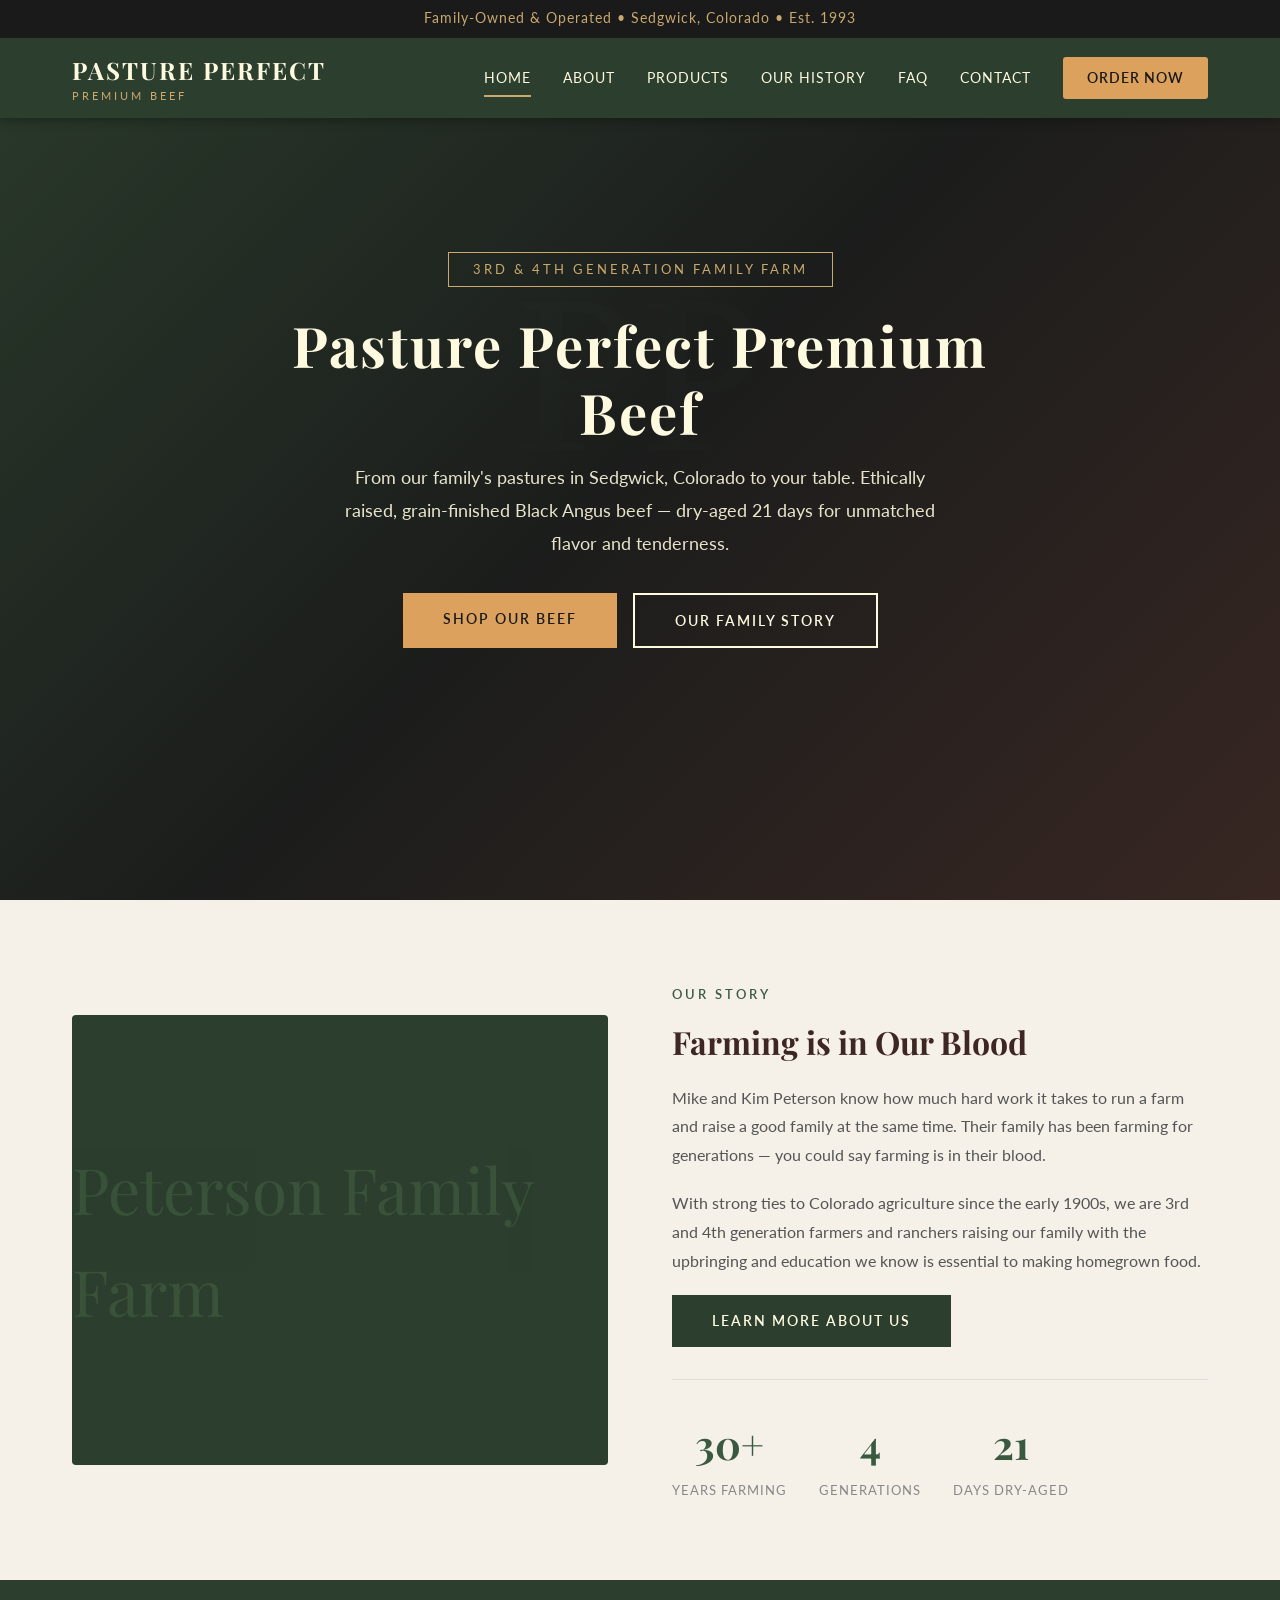
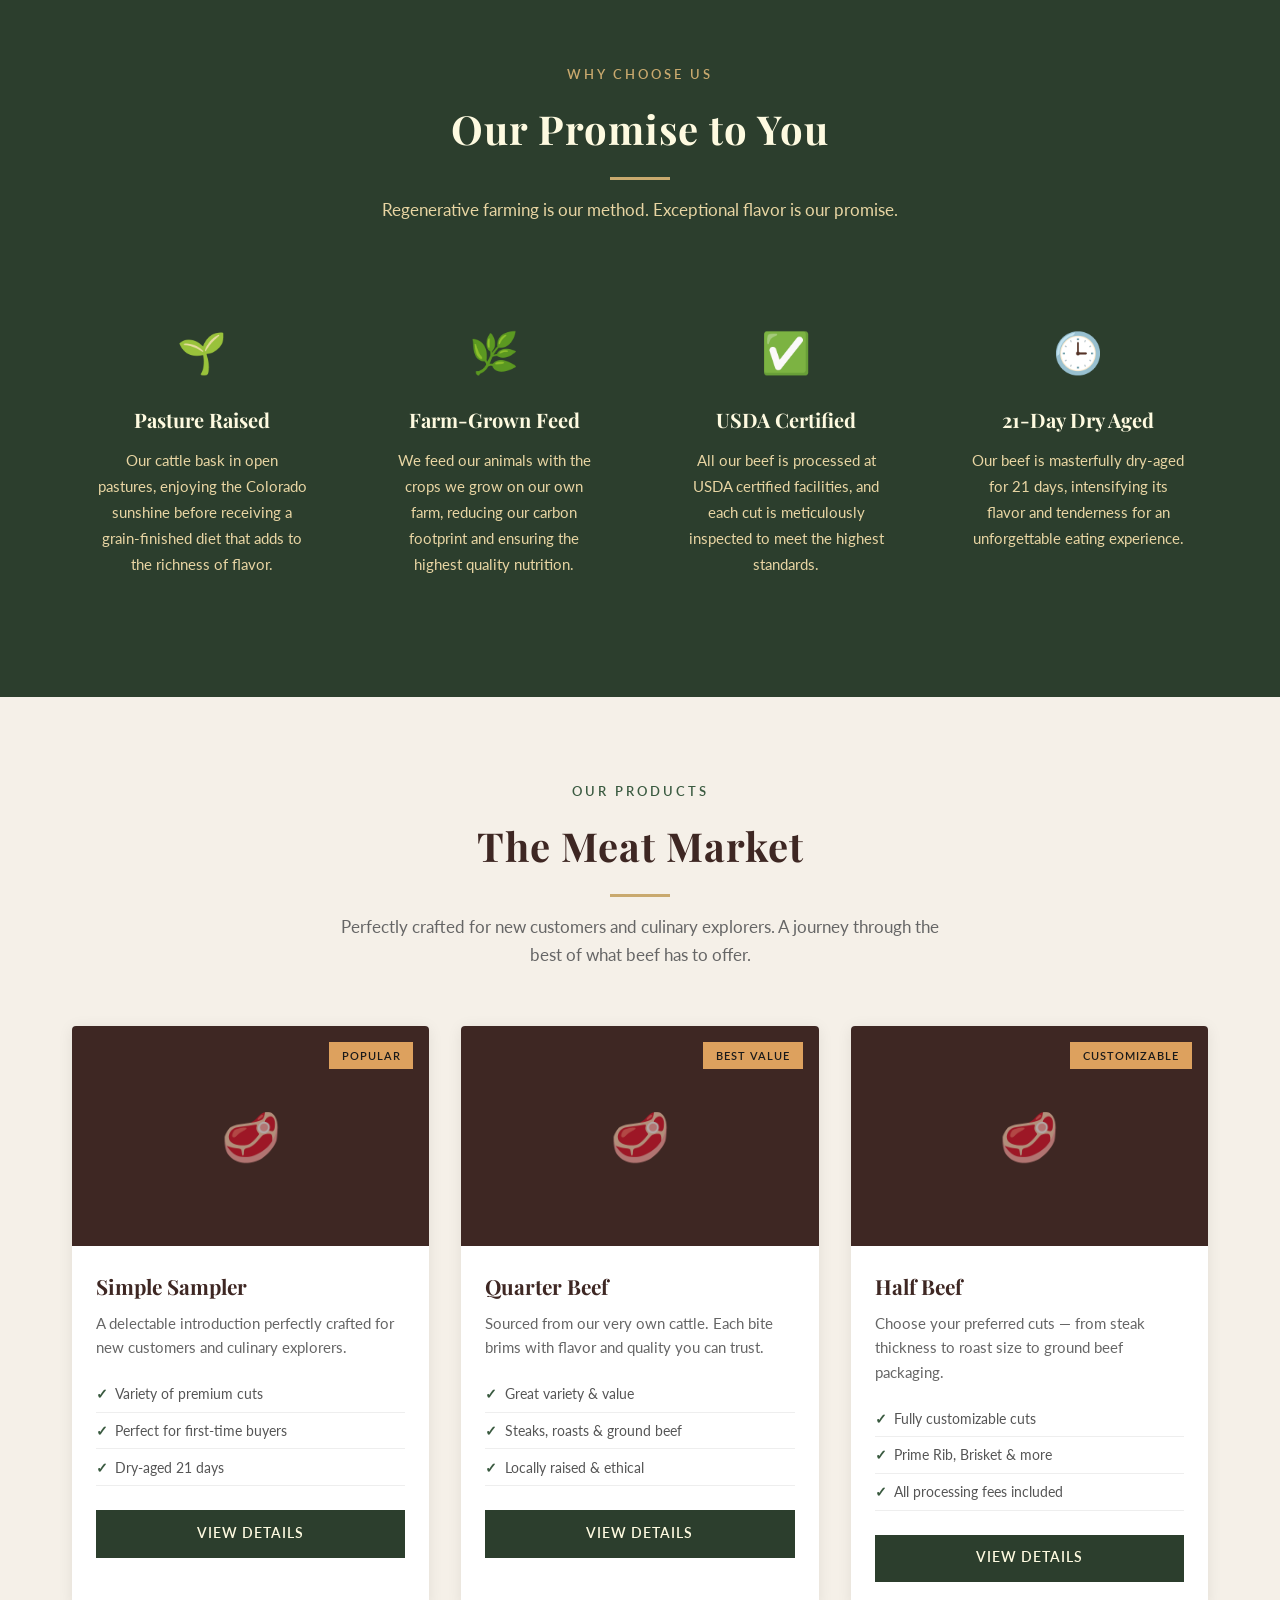
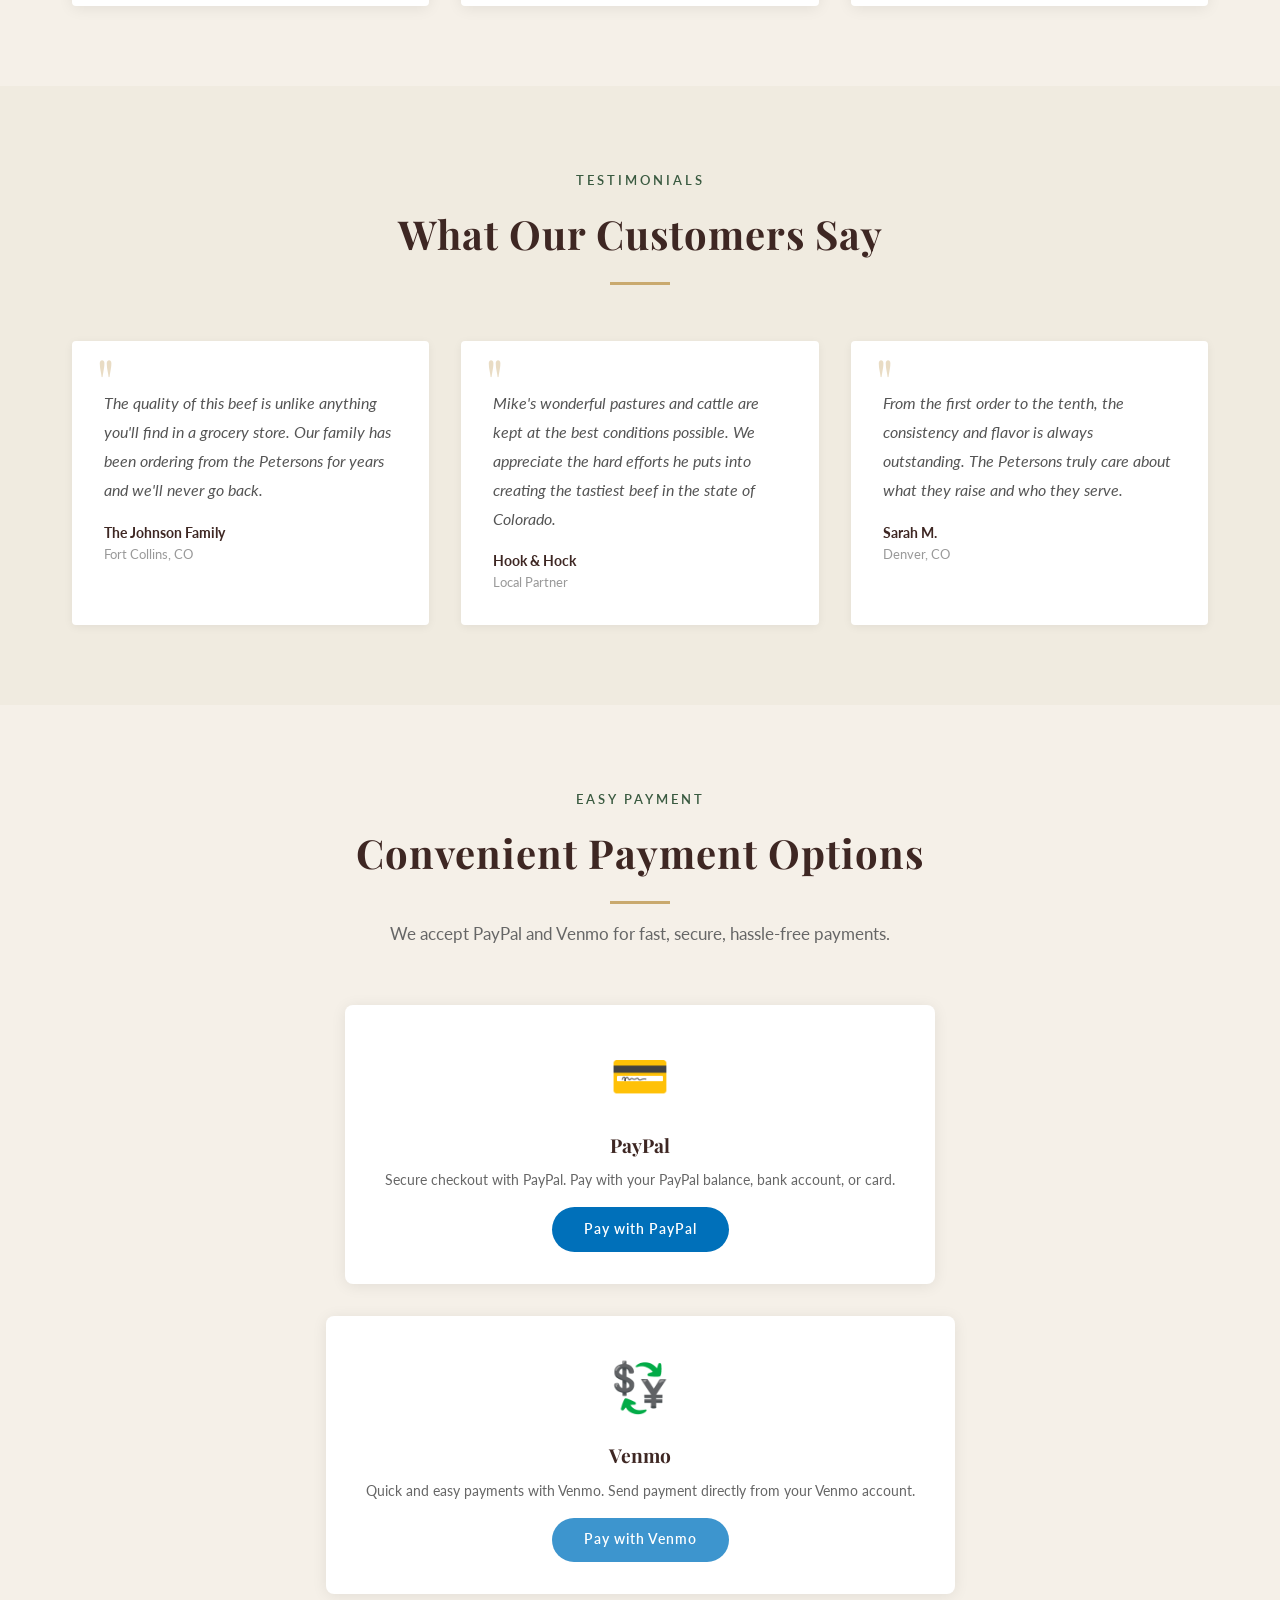
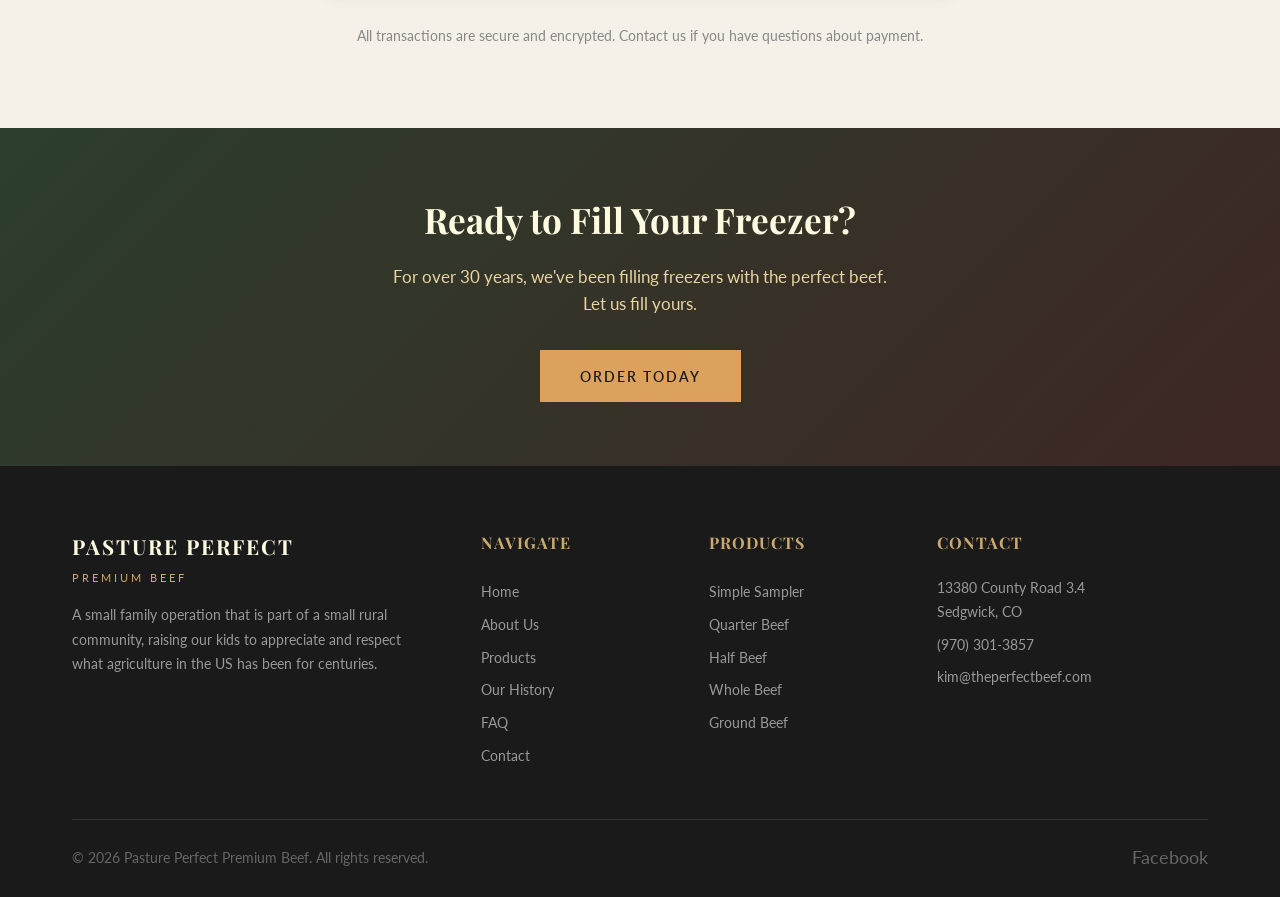
==== index.html @ ec21801f "Build Pasture Perfect Premium Beef website reflection Complete multi-page website reflecting theperf" ====
<!DOCTYPE html>
<html lang="en">
<head>
  <meta charset="UTF-8">
  <meta name="viewport" content="width=device-width, initial-scale=1.0">
  <meta name="description" content="Pasture Perfect Premium Beef - Ethically-raised, premium quality beef from our family farm in Sedgwick, Colorado. 3rd & 4th generation family farm.">
  <title>Pasture Perfect Premium Beef | Ethically-Raised Beef | Sedgwick, CO</title>
  <link href="https://fonts.googleapis.com/css2?family=Playfair+Display:ital,wght@0,400;0,700;1,400&family=Lato:wght@300;400;600;700&display=swap" rel="stylesheet">
  <link rel="stylesheet" href="css/styles.css">
</head>
<body>

  <!-- Header -->
  <header>
    <div class="header-top">
      <span>Family-Owned &amp; Operated &bull; Sedgwick, Colorado &bull; Est. 1993</span>
    </div>
    <nav class="nav-container">
      <a href="index.html" class="logo">
        <span class="logo-main">Pasture Perfect</span>
        <span class="logo-sub">Premium Beef</span>
      </a>
      <div class="nav-links" id="navLinks">
        <a href="index.html" class="active">Home</a>
        <a href="pages/about.html">About</a>
        <a href="pages/products.html">Products</a>
        <a href="pages/history.html">Our History</a>
        <a href="pages/faq.html">FAQ</a>
        <a href="pages/contact.html">Contact</a>
        <a href="pages/products.html" class="nav-cta">Order Now</a>
      </div>
      <div class="hamburger" id="hamburger" onclick="toggleMenu()">
        <span></span>
        <span></span>
        <span></span>
      </div>
    </nav>
  </header>

  <!-- Hero Section -->
  <section class="hero">
    <div class="hero-content">
      <div class="hero-badge">3rd &amp; 4th Generation Family Farm</div>
      <h1>Pasture Perfect Premium Beef</h1>
      <p>From our family's pastures in Sedgwick, Colorado to your table. Ethically raised, grain-finished Black Angus beef &mdash; dry-aged 21 days for unmatched flavor and tenderness.</p>
      <div class="hero-buttons">
        <a href="pages/products.html" class="btn btn-primary">Shop Our Beef</a>
        <a href="pages/history.html" class="btn btn-outline">Our Family Story</a>
      </div>
    </div>
  </section>

  <!-- Intro / About Preview -->
  <section id="about-preview">
    <div class="container">
      <div class="intro-grid">
        <div class="intro-image">
          <span class="intro-image-placeholder">Peterson Family Farm</span>
        </div>
        <div class="intro-text">
          <span class="section-badge">Our Story</span>
          <h3>Farming is in Our Blood</h3>
          <p>Mike and Kim Peterson know how much hard work it takes to run a farm and raise a good family at the same time. Their family has been farming for generations &mdash; you could say farming is in their blood.</p>
          <p>With strong ties to Colorado agriculture since the early 1900s, we are 3rd and 4th generation farmers and ranchers raising our family with the upbringing and education we know is essential to making homegrown food.</p>
          <a href="pages/about.html" class="btn btn-dark">Learn More About Us</a>
          <div class="intro-stats">
            <div class="stat">
              <div class="stat-number">30+</div>
              <div class="stat-label">Years Farming</div>
            </div>
            <div class="stat">
              <div class="stat-number">4</div>
              <div class="stat-label">Generations</div>
            </div>
            <div class="stat">
              <div class="stat-number">21</div>
              <div class="stat-label">Days Dry-Aged</div>
            </div>
          </div>
        </div>
      </div>
    </div>
  </section>

  <!-- Why Choose Us -->
  <section class="section-dark">
    <div class="container">
      <div class="section-header">
        <span class="section-badge">Why Choose Us</span>
        <h2>Our Promise to You</h2>
        <div class="section-divider"></div>
        <p>Regenerative farming is our method. Exceptional flavor is our promise.</p>
      </div>
      <div class="features-grid">
        <div class="feature-card">
          <span class="feature-icon">&#127793;</span>
          <h3>Pasture Raised</h3>
          <p>Our cattle bask in open pastures, enjoying the Colorado sunshine before receiving a grain-finished diet that adds to the richness of flavor.</p>
        </div>
        <div class="feature-card">
          <span class="feature-icon">&#127807;</span>
          <h3>Farm-Grown Feed</h3>
          <p>We feed our animals with the crops we grow on our own farm, reducing our carbon footprint and ensuring the highest quality nutrition.</p>
        </div>
        <div class="feature-card">
          <span class="feature-icon">&#9989;</span>
          <h3>USDA Certified</h3>
          <p>All our beef is processed at USDA certified facilities, and each cut is meticulously inspected to meet the highest standards.</p>
        </div>
        <div class="feature-card">
          <span class="feature-icon">&#128338;</span>
          <h3>21-Day Dry Aged</h3>
          <p>Our beef is masterfully dry-aged for 21 days, intensifying its flavor and tenderness for an unforgettable eating experience.</p>
        </div>
      </div>
    </div>
  </section>

  <!-- Featured Products -->
  <section>
    <div class="container">
      <div class="section-header">
        <span class="section-badge">Our Products</span>
        <h2>The Meat Market</h2>
        <div class="section-divider"></div>
        <p>Perfectly crafted for new customers and culinary explorers. A journey through the best of what beef has to offer.</p>
      </div>
      <div class="products-grid">
        <div class="product-card">
          <div class="product-image">
            <span class="product-image-icon">&#129385;</span>
            <span class="product-tag">Popular</span>
          </div>
          <div class="product-info">
            <h3>Simple Sampler</h3>
            <p>A delectable introduction perfectly crafted for new customers and culinary explorers.</p>
            <ul class="product-details">
              <li>Variety of premium cuts</li>
              <li>Perfect for first-time buyers</li>
              <li>Dry-aged 21 days</li>
            </ul>
            <a href="pages/products.html" class="product-btn">View Details</a>
          </div>
        </div>
        <div class="product-card">
          <div class="product-image">
            <span class="product-image-icon">&#129385;</span>
            <span class="product-tag">Best Value</span>
          </div>
          <div class="product-info">
            <h3>Quarter Beef</h3>
            <p>Sourced from our very own cattle. Each bite brims with flavor and quality you can trust.</p>
            <ul class="product-details">
              <li>Great variety &amp; value</li>
              <li>Steaks, roasts &amp; ground beef</li>
              <li>Locally raised &amp; ethical</li>
            </ul>
            <a href="pages/products.html" class="product-btn">View Details</a>
          </div>
        </div>
        <div class="product-card">
          <div class="product-image">
            <span class="product-image-icon">&#129385;</span>
            <span class="product-tag">Customizable</span>
          </div>
          <div class="product-info">
            <h3>Half Beef</h3>
            <p>Choose your preferred cuts &mdash; from steak thickness to roast size to ground beef packaging.</p>
            <ul class="product-details">
              <li>Fully customizable cuts</li>
              <li>Prime Rib, Brisket &amp; more</li>
              <li>All processing fees included</li>
            </ul>
            <a href="pages/products.html" class="product-btn">View Details</a>
          </div>
        </div>
      </div>
    </div>
  </section>

  <!-- Testimonials -->
  <section style="background-color: #f0ebe0;">
    <div class="container">
      <div class="section-header">
        <span class="section-badge">Testimonials</span>
        <h2>What Our Customers Say</h2>
        <div class="section-divider"></div>
      </div>
      <div class="testimonials-grid">
        <div class="testimonial-card">
          <p>The quality of this beef is unlike anything you'll find in a grocery store. Our family has been ordering from the Petersons for years and we'll never go back.</p>
          <div class="testimonial-author">The Johnson Family</div>
          <div class="testimonial-location">Fort Collins, CO</div>
        </div>
        <div class="testimonial-card">
          <p>Mike's wonderful pastures and cattle are kept at the best conditions possible. We appreciate the hard efforts he puts into creating the tastiest beef in the state of Colorado.</p>
          <div class="testimonial-author">Hook &amp; Hock</div>
          <div class="testimonial-location">Local Partner</div>
        </div>
        <div class="testimonial-card">
          <p>From the first order to the tenth, the consistency and flavor is always outstanding. The Petersons truly care about what they raise and who they serve.</p>
          <div class="testimonial-author">Sarah M.</div>
          <div class="testimonial-location">Denver, CO</div>
        </div>
      </div>
    </div>
  </section>

  <!-- Payment Options Preview -->
  <section>
    <div class="container">
      <div class="section-header">
        <span class="section-badge">Easy Payment</span>
        <h2>Convenient Payment Options</h2>
        <div class="section-divider"></div>
        <p>We accept PayPal and Venmo for fast, secure, hassle-free payments.</p>
      </div>
      <div class="payment-methods">
        <div class="payment-card">
          <div class="payment-icon">&#128179;</div>
          <h3>PayPal</h3>
          <p>Secure checkout with PayPal. Pay with your PayPal balance, bank account, or card.</p>
          <a href="pages/products.html" class="payment-btn btn-paypal">Pay with PayPal</a>
        </div>
        <div class="payment-card">
          <div class="payment-icon">&#128177;</div>
          <h3>Venmo</h3>
          <p>Quick and easy payments with Venmo. Send payment directly from your Venmo account.</p>
          <a href="pages/products.html" class="payment-btn btn-venmo">Pay with Venmo</a>
        </div>
      </div>
      <p class="payment-note">All transactions are secure and encrypted. Contact us if you have questions about payment.</p>
    </div>
  </section>

  <!-- CTA Banner -->
  <section class="cta-banner">
    <h2>Ready to Fill Your Freezer?</h2>
    <p>For over 30 years, we've been filling freezers with the perfect beef. Let us fill yours.</p>
    <a href="pages/products.html" class="btn btn-primary">Order Today</a>
  </section>

  <!-- Footer -->
  <footer>
    <div class="container">
      <div class="footer-grid">
        <div class="footer-brand">
          <div class="logo-main">Pasture Perfect</div>
          <div class="logo-sub">Premium Beef</div>
          <p>A small family operation that is part of a small rural community, raising our kids to appreciate and respect what agriculture in the US has been for centuries.</p>
        </div>
        <div class="footer-col">
          <h4>Navigate</h4>
          <a href="index.html">Home</a>
          <a href="pages/about.html">About Us</a>
          <a href="pages/products.html">Products</a>
          <a href="pages/history.html">Our History</a>
          <a href="pages/faq.html">FAQ</a>
          <a href="pages/contact.html">Contact</a>
        </div>
        <div class="footer-col">
          <h4>Products</h4>
          <a href="pages/products.html">Simple Sampler</a>
          <a href="pages/products.html">Quarter Beef</a>
          <a href="pages/products.html">Half Beef</a>
          <a href="pages/products.html">Whole Beef</a>
          <a href="pages/products.html">Ground Beef</a>
        </div>
        <div class="footer-col">
          <h4>Contact</h4>
          <p>13380 County Road 3.4<br>Sedgwick, CO</p>
          <p style="margin-top: 0.5rem;">(970) 301-3857</p>
          <p style="margin-top: 0.5rem;">kim@theperfectbeef.com</p>
        </div>
      </div>
      <div class="footer-bottom">
        <span>&copy; 2026 Pasture Perfect Premium Beef. All rights reserved.</span>
        <div class="footer-social">
          <a href="https://www.facebook.com/PasturePerfectPremiumBeef/" target="_blank" rel="noopener">Facebook</a>
        </div>
      </div>
    </div>
  </footer>

  <script src="js/main.js"></script>
</body>
</html>
---- css/styles.css ----
/* ============================================
   Pasture Perfect Premium Beef - Style Sheet
   Color scheme inspired by theperfectbeef.com
   Dark earthy tones, rustic premium aesthetic
   ============================================ */

/* CSS Variables - Color Palette */
:root {
  --color-dark: #1a1a1a;
  --color-dark-green: #2c3e2d;
  --color-forest: #3a5a40;
  --color-sage: #588157;
  --color-cream: #fefae0;
  --color-tan: #dda15e;
  --color-brown: #6b4226;
  --color-dark-brown: #3e2723;
  --color-gold: #c9a96e;
  --color-light-gold: #e8d5a3;
  --color-white: #ffffff;
  --color-off-white: #f5f0e8;
  --color-text: #2d2d2d;
  --color-text-light: #f5f0e8;
  --color-overlay: rgba(26, 26, 26, 0.7);

  --font-heading: 'Playfair Display', Georgia, 'Times New Roman', serif;
  --font-body: 'Lato', 'Segoe UI', Tahoma, sans-serif;

  --max-width: 1200px;
  --transition: all 0.3s ease;
}

/* Reset & Base */
*, *::before, *::after {
  margin: 0;
  padding: 0;
  box-sizing: border-box;
}

html {
  scroll-behavior: smooth;
  font-size: 16px;
}

body {
  font-family: var(--font-body);
  color: var(--color-text);
  background-color: var(--color-off-white);
  line-height: 1.6;
}

a {
  text-decoration: none;
  color: inherit;
  transition: var(--transition);
}

ul {
  list-style: none;
}

img {
  max-width: 100%;
  height: auto;
  display: block;
}

.container {
  max-width: var(--max-width);
  margin: 0 auto;
  padding: 0 2rem;
}

/* ============================================
   HEADER & NAVIGATION
   ============================================ */
header {
  background-color: var(--color-dark-green);
  position: fixed;
  width: 100%;
  top: 0;
  z-index: 1000;
  box-shadow: 0 2px 10px rgba(0,0,0,0.3);
}

.header-top {
  background-color: var(--color-dark);
  padding: 0.5rem 0;
  text-align: center;
  font-size: 0.85rem;
  color: var(--color-gold);
  letter-spacing: 1px;
}

.nav-container {
  max-width: var(--max-width);
  margin: 0 auto;
  padding: 0 2rem;
  display: flex;
  justify-content: space-between;
  align-items: center;
  height: 80px;
}

.logo {
  display: flex;
  flex-direction: column;
  align-items: flex-start;
}

.logo-main {
  font-family: var(--font-heading);
  font-size: 1.5rem;
  font-weight: 700;
  color: var(--color-cream);
  letter-spacing: 2px;
  text-transform: uppercase;
}

.logo-sub {
  font-size: 0.7rem;
  color: var(--color-gold);
  letter-spacing: 3px;
  text-transform: uppercase;
  margin-top: -2px;
}

.nav-links {
  display: flex;
  gap: 2rem;
  align-items: center;
}

.nav-links a {
  color: var(--color-cream);
  font-size: 0.9rem;
  font-weight: 400;
  letter-spacing: 1px;
  text-transform: uppercase;
  padding: 0.5rem 0;
  position: relative;
}

.nav-links a::after {
  content: '';
  position: absolute;
  bottom: 0;
  left: 0;
  width: 0;
  height: 2px;
  background-color: var(--color-gold);
  transition: var(--transition);
}

.nav-links a:hover::after,
.nav-links a.active::after {
  width: 100%;
}

.nav-links a:hover {
  color: var(--color-gold);
}

.nav-cta {
  background-color: var(--color-tan) !important;
  color: var(--color-dark) !important;
  padding: 0.6rem 1.5rem !important;
  border-radius: 3px;
  font-weight: 600 !important;
  letter-spacing: 1px;
}

.nav-cta:hover {
  background-color: var(--color-gold) !important;
}

.nav-cta::after {
  display: none !important;
}

/* Mobile Menu */
.hamburger {
  display: none;
  flex-direction: column;
  cursor: pointer;
  gap: 5px;
}

.hamburger span {
  width: 25px;
  height: 2px;
  background-color: var(--color-cream);
  transition: var(--transition);
}

/* ============================================
   HERO SECTION
   ============================================ */
.hero {
  height: 100vh;
  min-height: 600px;
  background: linear-gradient(var(--color-overlay), var(--color-overlay)),
    url('data:image/svg+xml,<svg xmlns="http://www.w3.org/2000/svg" viewBox="0 0 1200 800"><rect fill="%232c3e2d" width="1200" height="800"/><text x="600" y="400" text-anchor="middle" fill="%233a5a40" font-size="200" font-family="serif">PP</text></svg>');
  background-size: cover;
  background-position: center;
  background-attachment: fixed;
  display: flex;
  align-items: center;
  justify-content: center;
  text-align: center;
  color: var(--color-cream);
  margin-top: 0;
  position: relative;
}

.hero::before {
  content: '';
  position: absolute;
  top: 0;
  left: 0;
  right: 0;
  bottom: 0;
  background: linear-gradient(
    135deg,
    rgba(44, 62, 45, 0.85) 0%,
    rgba(26, 26, 26, 0.75) 50%,
    rgba(62, 39, 35, 0.8) 100%
  );
}

.hero-content {
  position: relative;
  z-index: 1;
  max-width: 800px;
  padding: 0 2rem;
}

.hero-badge {
  display: inline-block;
  border: 1px solid var(--color-gold);
  padding: 0.4rem 1.5rem;
  font-size: 0.8rem;
  letter-spacing: 3px;
  text-transform: uppercase;
  color: var(--color-gold);
  margin-bottom: 1.5rem;
}

.hero h1 {
  font-family: var(--font-heading);
  font-size: 3.5rem;
  font-weight: 700;
  line-height: 1.2;
  margin-bottom: 1rem;
  letter-spacing: 2px;
}

.hero p {
  font-size: 1.15rem;
  line-height: 1.8;
  margin-bottom: 2rem;
  opacity: 0.9;
  max-width: 600px;
  margin-left: auto;
  margin-right: auto;
}

.hero-buttons {
  display: flex;
  gap: 1rem;
  justify-content: center;
  flex-wrap: wrap;
}

/* ============================================
   BUTTONS
   ============================================ */
.btn {
  display: inline-block;
  padding: 0.9rem 2.5rem;
  font-size: 0.9rem;
  font-weight: 600;
  letter-spacing: 2px;
  text-transform: uppercase;
  border: none;
  cursor: pointer;
  transition: var(--transition);
  font-family: var(--font-body);
}

.btn-primary {
  background-color: var(--color-tan);
  color: var(--color-dark);
}

.btn-primary:hover {
  background-color: var(--color-gold);
  transform: translateY(-2px);
  box-shadow: 0 4px 15px rgba(201, 169, 110, 0.4);
}

.btn-outline {
  background-color: transparent;
  color: var(--color-cream);
  border: 2px solid var(--color-cream);
}

.btn-outline:hover {
  background-color: var(--color-cream);
  color: var(--color-dark);
  transform: translateY(-2px);
}

.btn-dark {
  background-color: var(--color-dark-green);
  color: var(--color-cream);
}

.btn-dark:hover {
  background-color: var(--color-forest);
  transform: translateY(-2px);
  box-shadow: 0 4px 15px rgba(58, 90, 64, 0.4);
}

/* ============================================
   SECTION STYLES
   ============================================ */
section {
  padding: 5rem 0;
}

.section-header {
  text-align: center;
  margin-bottom: 3.5rem;
}

.section-badge {
  display: inline-block;
  font-size: 0.8rem;
  letter-spacing: 3px;
  text-transform: uppercase;
  color: var(--color-forest);
  margin-bottom: 0.75rem;
  font-weight: 600;
}

.section-header h2 {
  font-family: var(--font-heading);
  font-size: 2.5rem;
  color: var(--color-dark-brown);
  margin-bottom: 1rem;
  letter-spacing: 1px;
}

.section-header p {
  max-width: 600px;
  margin: 0 auto;
  color: #666;
  font-size: 1.05rem;
  line-height: 1.7;
}

.section-divider {
  width: 60px;
  height: 3px;
  background-color: var(--color-gold);
  margin: 1rem auto;
}

/* Dark sections */
.section-dark {
  background-color: var(--color-dark-green);
  color: var(--color-cream);
}

.section-dark .section-badge {
  color: var(--color-gold);
}

.section-dark .section-header h2 {
  color: var(--color-cream);
}

.section-dark .section-header p {
  color: var(--color-light-gold);
}

/* Brown sections */
.section-brown {
  background-color: var(--color-dark-brown);
  color: var(--color-cream);
}

.section-brown .section-badge {
  color: var(--color-gold);
}

.section-brown .section-header h2 {
  color: var(--color-cream);
}

.section-brown .section-header p {
  color: var(--color-light-gold);
}

/* ============================================
   INTRO / ABOUT PREVIEW
   ============================================ */
.intro-grid {
  display: grid;
  grid-template-columns: 1fr 1fr;
  gap: 4rem;
  align-items: center;
}

.intro-image {
  background-color: var(--color-dark-green);
  height: 450px;
  border-radius: 4px;
  display: flex;
  align-items: center;
  justify-content: center;
  position: relative;
  overflow: hidden;
}

.intro-image-placeholder {
  color: var(--color-sage);
  font-family: var(--font-heading);
  font-size: 4rem;
  opacity: 0.3;
}

.intro-text h3 {
  font-family: var(--font-heading);
  font-size: 2rem;
  color: var(--color-dark-brown);
  margin-bottom: 1rem;
}

.intro-text p {
  margin-bottom: 1.2rem;
  color: #555;
  line-height: 1.8;
}

.intro-stats {
  display: flex;
  gap: 2rem;
  margin-top: 2rem;
  padding-top: 2rem;
  border-top: 1px solid #ddd;
}

.stat {
  text-align: center;
}

.stat-number {
  font-family: var(--font-heading);
  font-size: 2.5rem;
  color: var(--color-forest);
  font-weight: 700;
}

.stat-label {
  font-size: 0.8rem;
  text-transform: uppercase;
  letter-spacing: 1px;
  color: #888;
  margin-top: 0.25rem;
}

/* ============================================
   PRODUCT CARDS
   ============================================ */
.products-grid {
  display: grid;
  grid-template-columns: repeat(auto-fit, minmax(280px, 1fr));
  gap: 2rem;
}

.product-card {
  background-color: var(--color-white);
  border-radius: 4px;
  overflow: hidden;
  box-shadow: 0 2px 15px rgba(0,0,0,0.08);
  transition: var(--transition);
}

.product-card:hover {
  transform: translateY(-5px);
  box-shadow: 0 8px 30px rgba(0,0,0,0.15);
}

.product-image {
  height: 220px;
  background-color: var(--color-dark-brown);
  display: flex;
  align-items: center;
  justify-content: center;
  position: relative;
}

.product-image-icon {
  font-size: 3rem;
  opacity: 0.6;
}

.product-tag {
  position: absolute;
  top: 1rem;
  right: 1rem;
  background-color: var(--color-tan);
  color: var(--color-dark);
  padding: 0.3rem 0.8rem;
  font-size: 0.7rem;
  font-weight: 600;
  text-transform: uppercase;
  letter-spacing: 1px;
}

.product-info {
  padding: 1.5rem;
}

.product-info h3 {
  font-family: var(--font-heading);
  font-size: 1.3rem;
  color: var(--color-dark-brown);
  margin-bottom: 0.5rem;
}

.product-info p {
  color: #666;
  font-size: 0.95rem;
  line-height: 1.6;
  margin-bottom: 1rem;
}

.product-price {
  font-family: var(--font-heading);
  font-size: 1.2rem;
  color: var(--color-forest);
  font-weight: 700;
  margin-bottom: 1rem;
}

.product-details {
  list-style: none;
  padding: 0;
  margin-bottom: 1.5rem;
}

.product-details li {
  padding: 0.4rem 0;
  font-size: 0.9rem;
  color: #555;
  border-bottom: 1px solid #eee;
  padding-left: 1.2rem;
  position: relative;
}

.product-details li::before {
  content: '✓';
  position: absolute;
  left: 0;
  color: var(--color-forest);
  font-weight: 700;
}

.product-btn {
  display: block;
  text-align: center;
  padding: 0.8rem;
  background-color: var(--color-dark-green);
  color: var(--color-cream);
  font-weight: 600;
  letter-spacing: 1px;
  text-transform: uppercase;
  font-size: 0.85rem;
  transition: var(--transition);
}

.product-btn:hover {
  background-color: var(--color-forest);
}

/* ============================================
   FEATURES / VALUES
   ============================================ */
.features-grid {
  display: grid;
  grid-template-columns: repeat(auto-fit, minmax(250px, 1fr));
  gap: 2rem;
}

.feature-card {
  text-align: center;
  padding: 2.5rem 1.5rem;
}

.feature-icon {
  font-size: 2.5rem;
  margin-bottom: 1.25rem;
  display: block;
}

.feature-card h3 {
  font-family: var(--font-heading);
  font-size: 1.25rem;
  color: var(--color-cream);
  margin-bottom: 0.75rem;
}

.feature-card p {
  color: var(--color-light-gold);
  font-size: 0.95rem;
  line-height: 1.7;
}

/* ============================================
   TESTIMONIALS
   ============================================ */
.testimonials-grid {
  display: grid;
  grid-template-columns: repeat(auto-fit, minmax(300px, 1fr));
  gap: 2rem;
}

.testimonial-card {
  background-color: var(--color-white);
  padding: 2rem;
  border-radius: 4px;
  box-shadow: 0 2px 10px rgba(0,0,0,0.06);
  position: relative;
}

.testimonial-card::before {
  content: '"';
  font-family: var(--font-heading);
  font-size: 4rem;
  color: var(--color-gold);
  position: absolute;
  top: 0.5rem;
  left: 1.5rem;
  line-height: 1;
  opacity: 0.4;
}

.testimonial-card p {
  font-style: italic;
  color: #555;
  line-height: 1.8;
  margin-bottom: 1rem;
  padding-top: 1rem;
}

.testimonial-author {
  font-weight: 700;
  color: var(--color-dark-brown);
  font-size: 0.9rem;
}

.testimonial-location {
  color: #999;
  font-size: 0.8rem;
}

/* ============================================
   CTA BANNER
   ============================================ */
.cta-banner {
  background: linear-gradient(135deg, var(--color-dark-green), var(--color-dark-brown));
  text-align: center;
  padding: 4rem 2rem;
}

.cta-banner h2 {
  font-family: var(--font-heading);
  font-size: 2.2rem;
  color: var(--color-cream);
  margin-bottom: 1rem;
}

.cta-banner p {
  color: var(--color-light-gold);
  max-width: 500px;
  margin: 0 auto 2rem;
  font-size: 1.05rem;
}

/* ============================================
   PAYMENT SECTION
   ============================================ */
.payment-methods {
  display: flex;
  justify-content: center;
  gap: 2rem;
  flex-wrap: wrap;
  margin-top: 2rem;
}

.payment-card {
  background-color: var(--color-white);
  border-radius: 8px;
  padding: 2rem 2.5rem;
  text-align: center;
  box-shadow: 0 2px 15px rgba(0,0,0,0.08);
  min-width: 220px;
  transition: var(--transition);
}

.payment-card:hover {
  transform: translateY(-3px);
  box-shadow: 0 6px 25px rgba(0,0,0,0.12);
}

.payment-icon {
  font-size: 3rem;
  margin-bottom: 1rem;
}

.payment-card h3 {
  font-family: var(--font-heading);
  font-size: 1.2rem;
  color: var(--color-dark-brown);
  margin-bottom: 0.5rem;
}

.payment-card p {
  color: #666;
  font-size: 0.9rem;
  margin-bottom: 1rem;
}

.payment-btn {
  display: inline-block;
  padding: 0.7rem 2rem;
  border-radius: 25px;
  font-weight: 600;
  font-size: 0.85rem;
  letter-spacing: 1px;
  transition: var(--transition);
  cursor: pointer;
  border: none;
  font-family: var(--font-body);
}

.btn-paypal {
  background-color: #0070ba;
  color: white;
}

.btn-paypal:hover {
  background-color: #005ea6;
  transform: translateY(-2px);
}

.btn-venmo {
  background-color: #3d95ce;
  color: white;
}

.btn-venmo:hover {
  background-color: #2d7bb3;
  transform: translateY(-2px);
}

.payment-note {
  text-align: center;
  margin-top: 2rem;
  color: #888;
  font-size: 0.85rem;
}

.payment-icons-row {
  display: flex;
  align-items: center;
  justify-content: center;
  gap: 1.5rem;
  margin-top: 1.5rem;
  padding-top: 1.5rem;
  border-top: 1px solid #eee;
}

.payment-icons-row span {
  font-size: 0.85rem;
  color: #999;
  letter-spacing: 1px;
}

/* ============================================
   HISTORY PAGE - TIMELINE
   ============================================ */
.timeline {
  position: relative;
  max-width: 800px;
  margin: 0 auto;
  padding: 2rem 0;
}

.timeline::before {
  content: '';
  position: absolute;
  left: 50%;
  transform: translateX(-50%);
  width: 3px;
  height: 100%;
  background-color: var(--color-gold);
  top: 0;
}

.timeline-item {
  position: relative;
  margin-bottom: 3rem;
  width: 45%;
}

.timeline-item:nth-child(odd) {
  margin-left: 5%;
  text-align: right;
  padding-right: 2.5rem;
}

.timeline-item:nth-child(even) {
  margin-left: 55%;
  text-align: left;
  padding-left: 2.5rem;
}

.timeline-dot {
  position: absolute;
  width: 16px;
  height: 16px;
  background-color: var(--color-gold);
  border-radius: 50%;
  top: 0.5rem;
  border: 3px solid var(--color-off-white);
}

.timeline-item:nth-child(odd) .timeline-dot {
  right: -8px;
}

.timeline-item:nth-child(even) .timeline-dot {
  left: -8px;
}

.timeline-year {
  font-family: var(--font-heading);
  font-size: 1.5rem;
  color: var(--color-forest);
  font-weight: 700;
  margin-bottom: 0.5rem;
}

.timeline-item h3 {
  font-family: var(--font-heading);
  font-size: 1.2rem;
  color: var(--color-dark-brown);
  margin-bottom: 0.5rem;
}

.timeline-item p {
  color: #666;
  font-size: 0.95rem;
  line-height: 1.7;
}

/* ============================================
   HISTORY VALUES
   ============================================ */
.values-grid {
  display: grid;
  grid-template-columns: repeat(auto-fit, minmax(250px, 1fr));
  gap: 2rem;
  margin-top: 2rem;
}

.value-card {
  background-color: rgba(255,255,255,0.1);
  padding: 2rem;
  border-radius: 4px;
  text-align: center;
  border: 1px solid rgba(201, 169, 110, 0.2);
}

.value-card h3 {
  font-family: var(--font-heading);
  font-size: 1.2rem;
  color: var(--color-cream);
  margin-bottom: 0.75rem;
}

.value-card p {
  color: var(--color-light-gold);
  font-size: 0.95rem;
  line-height: 1.7;
}

.value-icon {
  font-size: 2rem;
  margin-bottom: 1rem;
  display: block;
}

/* ============================================
   HISTORY - FAMILY QUOTE
   ============================================ */
.family-quote {
  max-width: 700px;
  margin: 0 auto;
  text-align: center;
}

.family-quote blockquote {
  font-family: var(--font-heading);
  font-size: 1.8rem;
  color: var(--color-dark-brown);
  font-style: italic;
  line-height: 1.5;
  margin-bottom: 1rem;
}

.family-quote cite {
  color: var(--color-forest);
  font-size: 1rem;
  font-style: normal;
  font-weight: 600;
}

/* ============================================
   CONTACT FORM
   ============================================ */
.contact-grid {
  display: grid;
  grid-template-columns: 1fr 1fr;
  gap: 4rem;
}

.contact-info-item {
  display: flex;
  gap: 1rem;
  margin-bottom: 2rem;
  align-items: flex-start;
}

.contact-icon {
  font-size: 1.5rem;
  min-width: 2rem;
  text-align: center;
}

.contact-info-item h3 {
  font-family: var(--font-heading);
  font-size: 1.1rem;
  color: var(--color-dark-brown);
  margin-bottom: 0.25rem;
}

.contact-info-item p {
  color: #666;
  font-size: 0.95rem;
}

.contact-form .form-group {
  margin-bottom: 1.25rem;
}

.contact-form label {
  display: block;
  font-size: 0.85rem;
  text-transform: uppercase;
  letter-spacing: 1px;
  color: #666;
  margin-bottom: 0.5rem;
  font-weight: 600;
}

.contact-form input,
.contact-form textarea,
.contact-form select {
  width: 100%;
  padding: 0.9rem 1rem;
  border: 1px solid #ddd;
  border-radius: 3px;
  font-family: var(--font-body);
  font-size: 1rem;
  transition: var(--transition);
  background-color: var(--color-white);
}

.contact-form input:focus,
.contact-form textarea:focus,
.contact-form select:focus {
  outline: none;
  border-color: var(--color-forest);
  box-shadow: 0 0 0 3px rgba(58, 90, 64, 0.1);
}

.contact-form textarea {
  resize: vertical;
  min-height: 140px;
}

/* ============================================
   FAQ SECTION
   ============================================ */
.faq-list {
  max-width: 800px;
  margin: 0 auto;
}

.faq-item {
  background-color: var(--color-white);
  border-radius: 4px;
  margin-bottom: 1rem;
  box-shadow: 0 1px 5px rgba(0,0,0,0.05);
  overflow: hidden;
}

.faq-question {
  padding: 1.25rem 1.5rem;
  cursor: pointer;
  display: flex;
  justify-content: space-between;
  align-items: center;
  font-weight: 600;
  color: var(--color-dark-brown);
  transition: var(--transition);
}

.faq-question:hover {
  color: var(--color-forest);
}

.faq-toggle {
  font-size: 1.2rem;
  color: var(--color-gold);
  transition: var(--transition);
}

.faq-answer {
  padding: 0 1.5rem;
  max-height: 0;
  overflow: hidden;
  transition: max-height 0.3s ease, padding 0.3s ease;
}

.faq-item.active .faq-answer {
  max-height: 500px;
  padding: 0 1.5rem 1.25rem;
}

.faq-item.active .faq-toggle {
  transform: rotate(45deg);
}

.faq-answer p {
  color: #666;
  line-height: 1.7;
}

/* ============================================
   FOOTER
   ============================================ */
footer {
  background-color: var(--color-dark);
  color: var(--color-cream);
  padding: 4rem 0 0;
}

.footer-grid {
  display: grid;
  grid-template-columns: 2fr 1fr 1fr 1.5fr;
  gap: 3rem;
  margin-bottom: 3rem;
}

.footer-brand .logo-main {
  font-size: 1.3rem;
  margin-bottom: 0.5rem;
}

.footer-brand .logo-sub {
  margin-bottom: 1rem;
}

.footer-brand p {
  color: #999;
  font-size: 0.9rem;
  line-height: 1.7;
  margin-top: 1rem;
}

.footer-col h4 {
  font-family: var(--font-heading);
  font-size: 1rem;
  color: var(--color-gold);
  margin-bottom: 1.25rem;
  text-transform: uppercase;
  letter-spacing: 1px;
}

.footer-col a {
  display: block;
  color: #999;
  font-size: 0.9rem;
  padding: 0.3rem 0;
  transition: var(--transition);
}

.footer-col a:hover {
  color: var(--color-gold);
  padding-left: 5px;
}

.footer-col p {
  color: #999;
  font-size: 0.9rem;
  line-height: 1.7;
}

.footer-bottom {
  border-top: 1px solid #333;
  padding: 1.5rem 0;
  display: flex;
  justify-content: space-between;
  align-items: center;
  font-size: 0.85rem;
  color: #666;
}

.footer-social {
  display: flex;
  gap: 1rem;
}

.footer-social a {
  color: #666;
  font-size: 1.1rem;
  transition: var(--transition);
}

.footer-social a:hover {
  color: var(--color-gold);
}

/* ============================================
   PAGE HERO (for inner pages)
   ============================================ */
.page-hero {
  padding: 10rem 0 4rem;
  text-align: center;
  color: var(--color-cream);
  position: relative;
  background: linear-gradient(135deg, var(--color-dark-green), var(--color-dark-brown));
}

.page-hero h1 {
  font-family: var(--font-heading);
  font-size: 3rem;
  margin-bottom: 1rem;
  letter-spacing: 2px;
}

.page-hero p {
  font-size: 1.1rem;
  color: var(--color-light-gold);
  max-width: 550px;
  margin: 0 auto;
}

.breadcrumb {
  margin-top: 1rem;
  font-size: 0.85rem;
  color: var(--color-gold);
}

.breadcrumb a {
  color: var(--color-gold);
  text-decoration: underline;
}

/* ============================================
   RESPONSIVE
   ============================================ */
@media (max-width: 968px) {
  .nav-links {
    display: none;
    position: absolute;
    top: 80px;
    left: 0;
    right: 0;
    background-color: var(--color-dark-green);
    flex-direction: column;
    padding: 2rem;
    gap: 1rem;
    box-shadow: 0 5px 15px rgba(0,0,0,0.3);
  }

  .nav-links.active {
    display: flex;
  }

  .hamburger {
    display: flex;
  }

  .hero h1 {
    font-size: 2.5rem;
  }

  .intro-grid,
  .contact-grid {
    grid-template-columns: 1fr;
    gap: 2rem;
  }

  .footer-grid {
    grid-template-columns: 1fr 1fr;
    gap: 2rem;
  }

  .timeline::before {
    left: 20px;
  }

  .timeline-item,
  .timeline-item:nth-child(odd),
  .timeline-item:nth-child(even) {
    width: 100%;
    margin-left: 0;
    text-align: left;
    padding-left: 3rem;
    padding-right: 0;
  }

  .timeline-dot,
  .timeline-item:nth-child(odd) .timeline-dot,
  .timeline-item:nth-child(even) .timeline-dot {
    left: 12px;
    right: auto;
  }
}

@media (max-width: 600px) {
  .hero h1 {
    font-size: 2rem;
  }

  .section-header h2 {
    font-size: 2rem;
  }

  .page-hero h1 {
    font-size: 2rem;
  }

  .footer-grid {
    grid-template-columns: 1fr;
  }

  .footer-bottom {
    flex-direction: column;
    gap: 1rem;
    text-align: center;
  }

  .intro-stats {
    flex-wrap: wrap;
  }

  .payment-methods {
    flex-direction: column;
    align-items: center;
  }
}
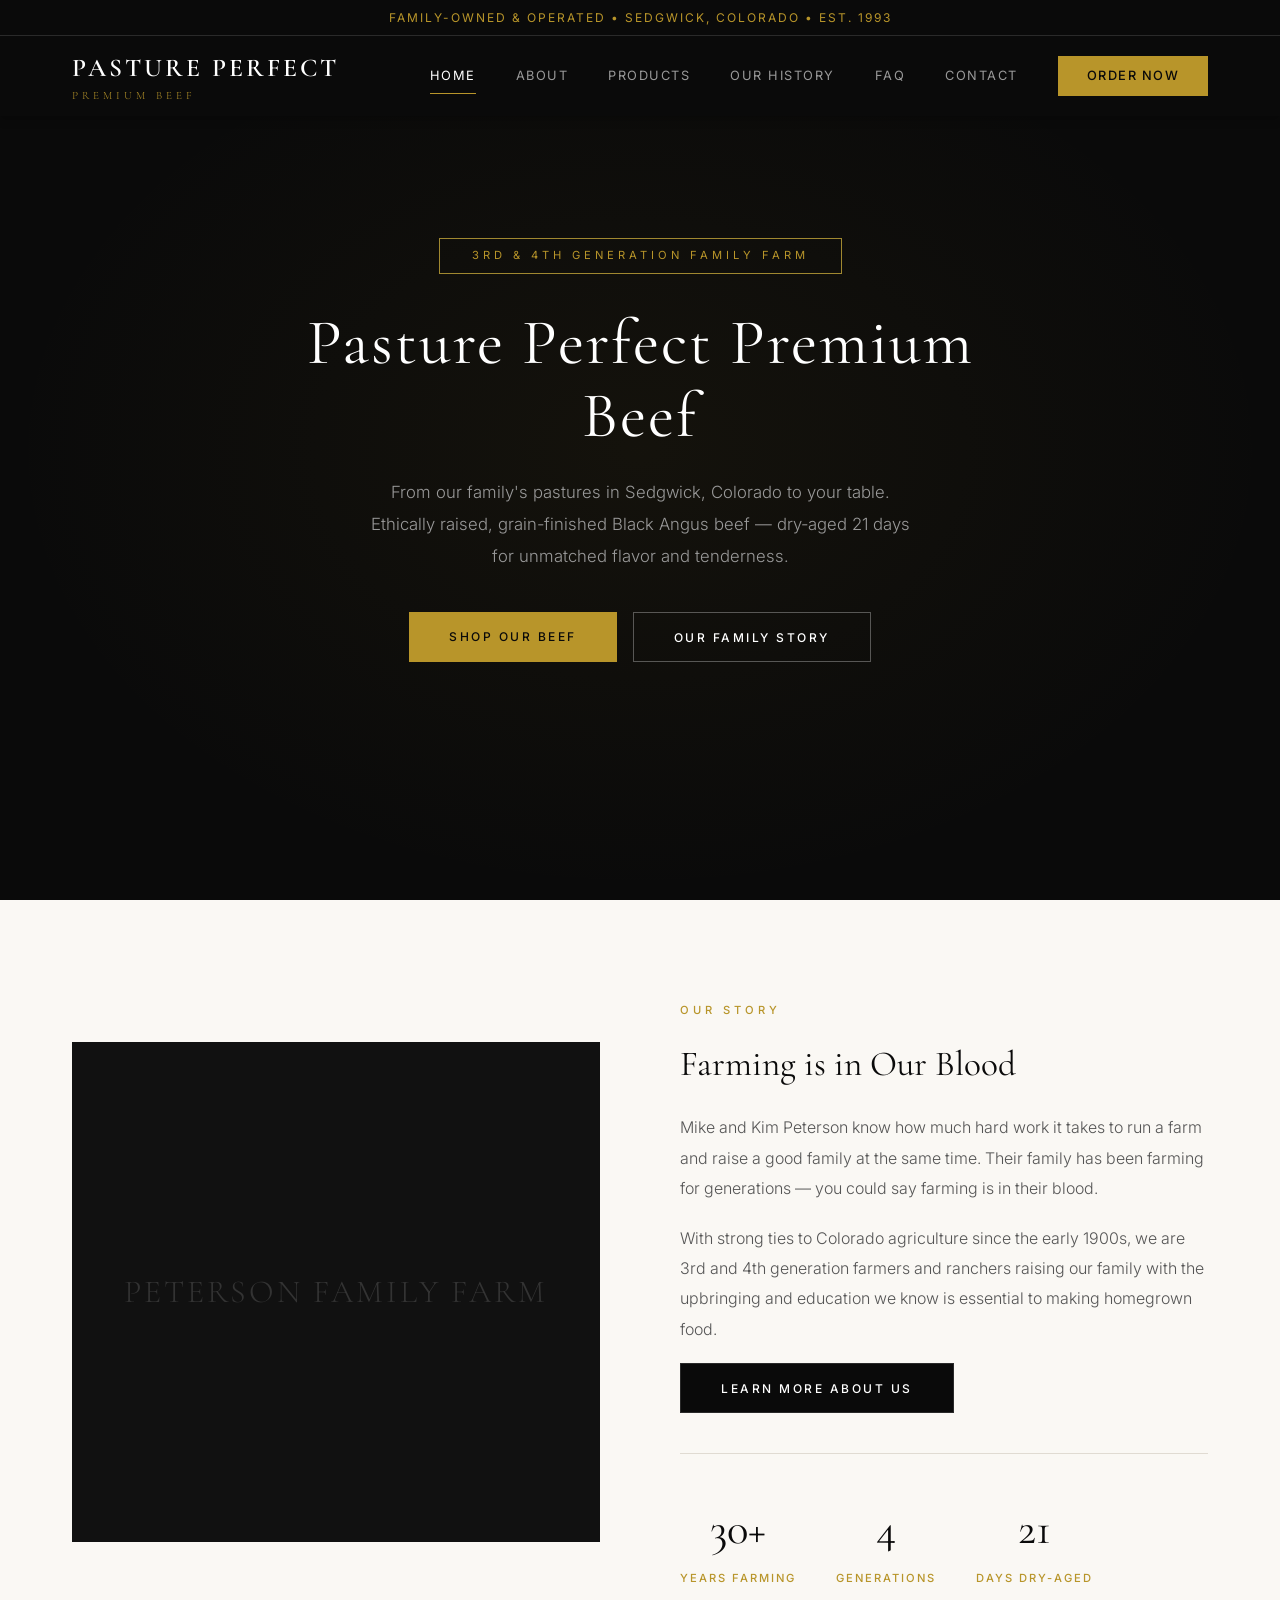
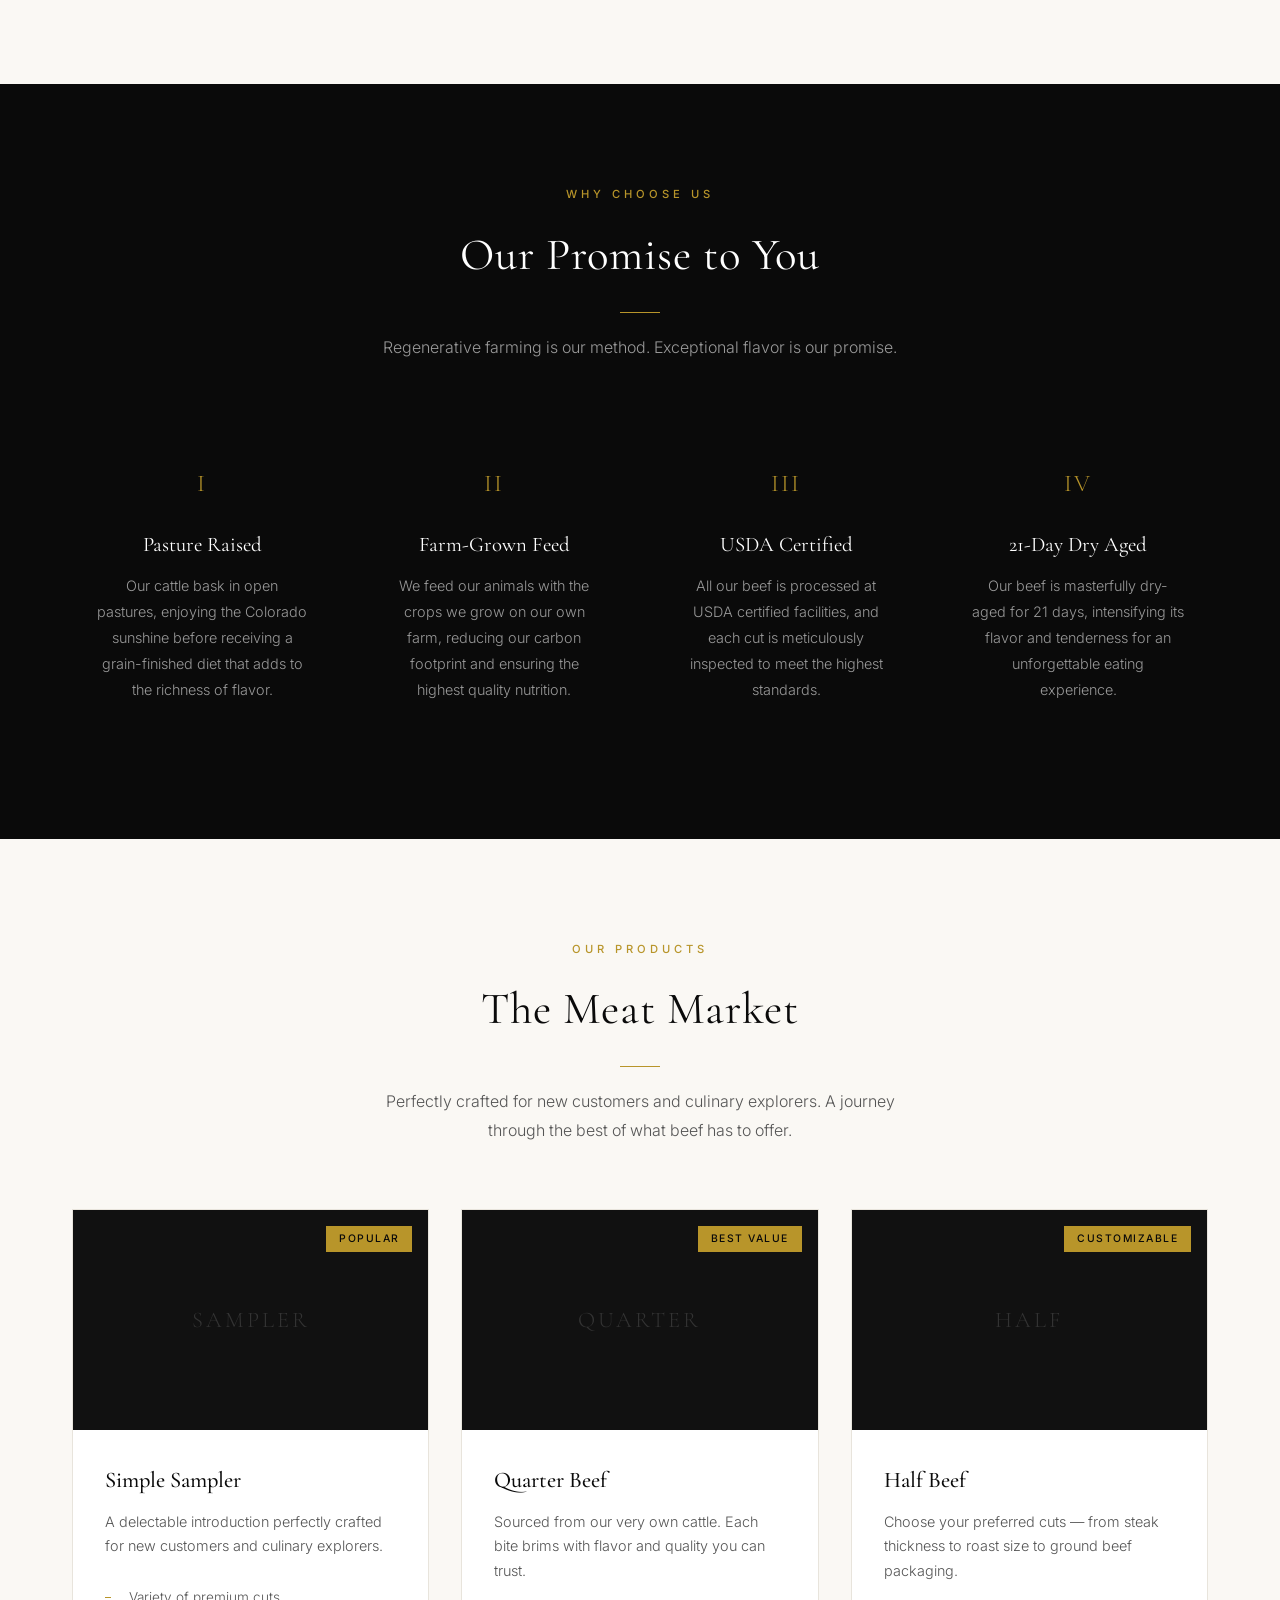
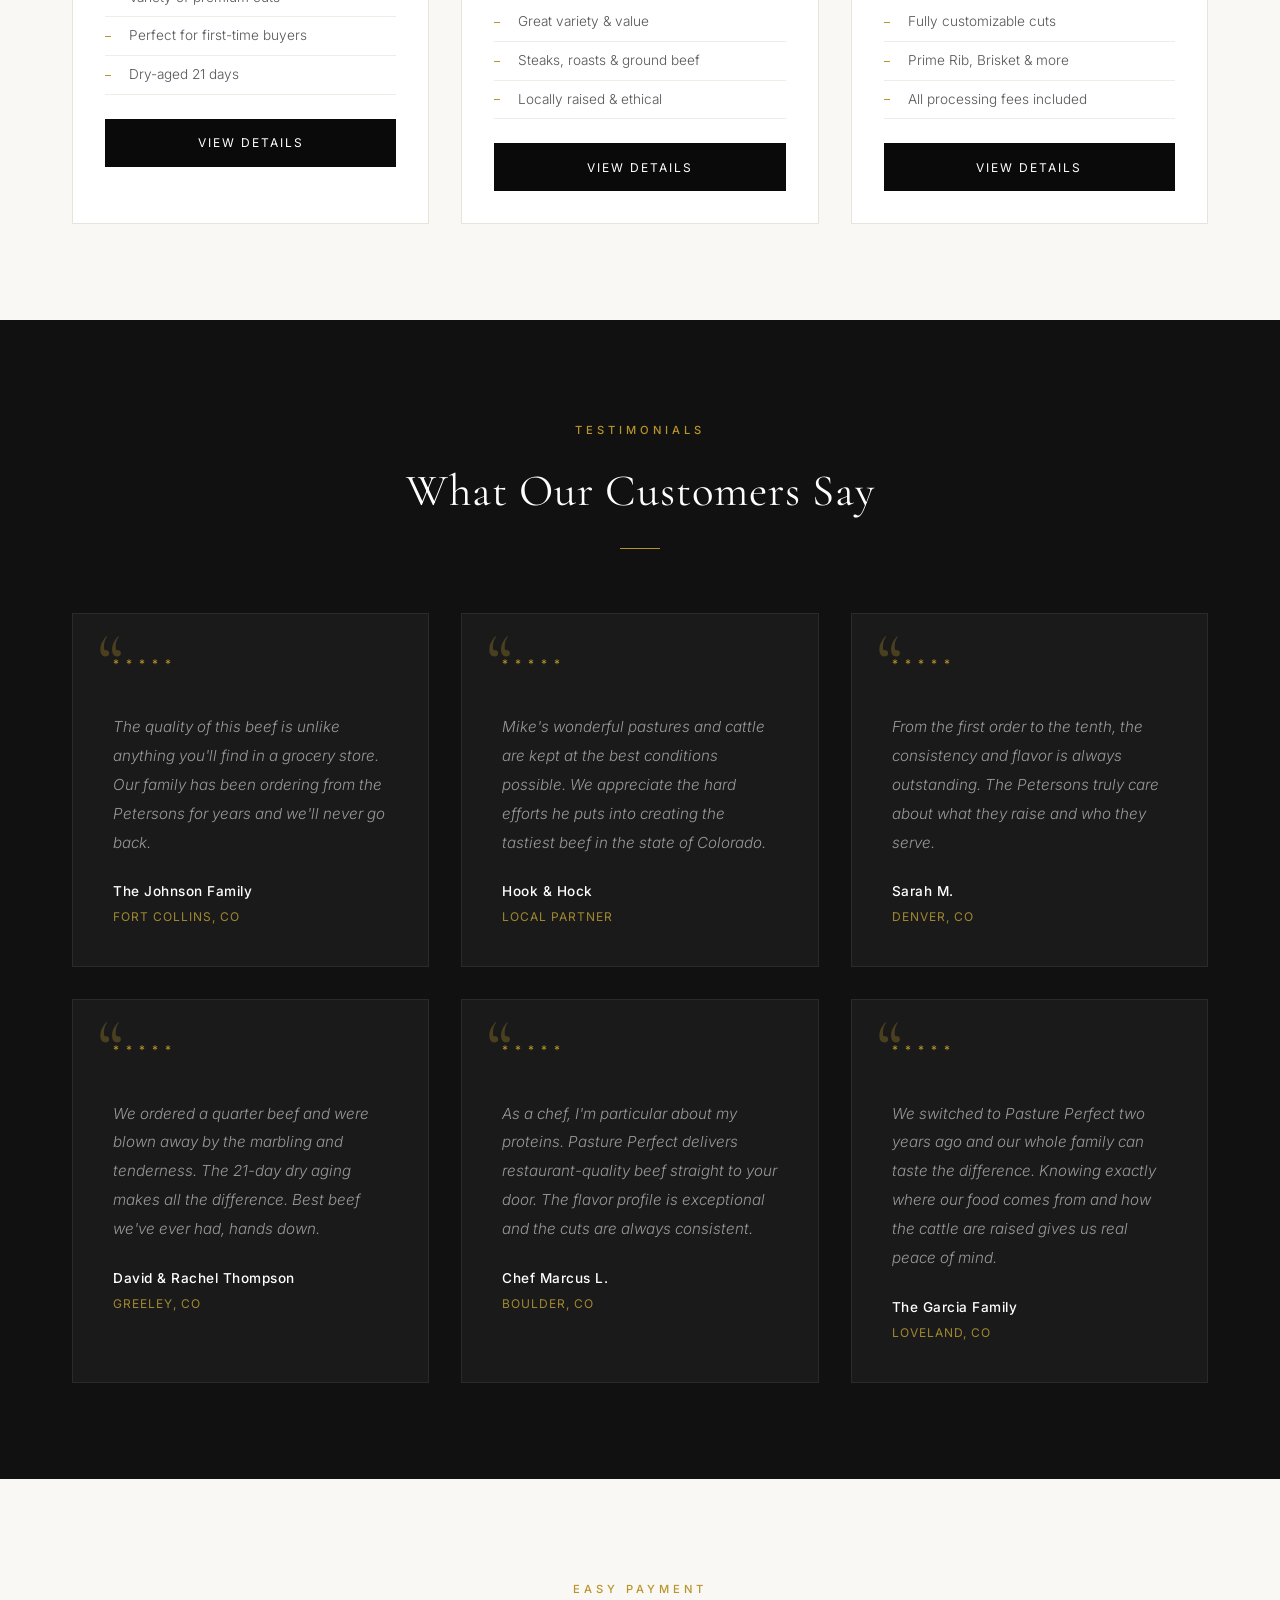
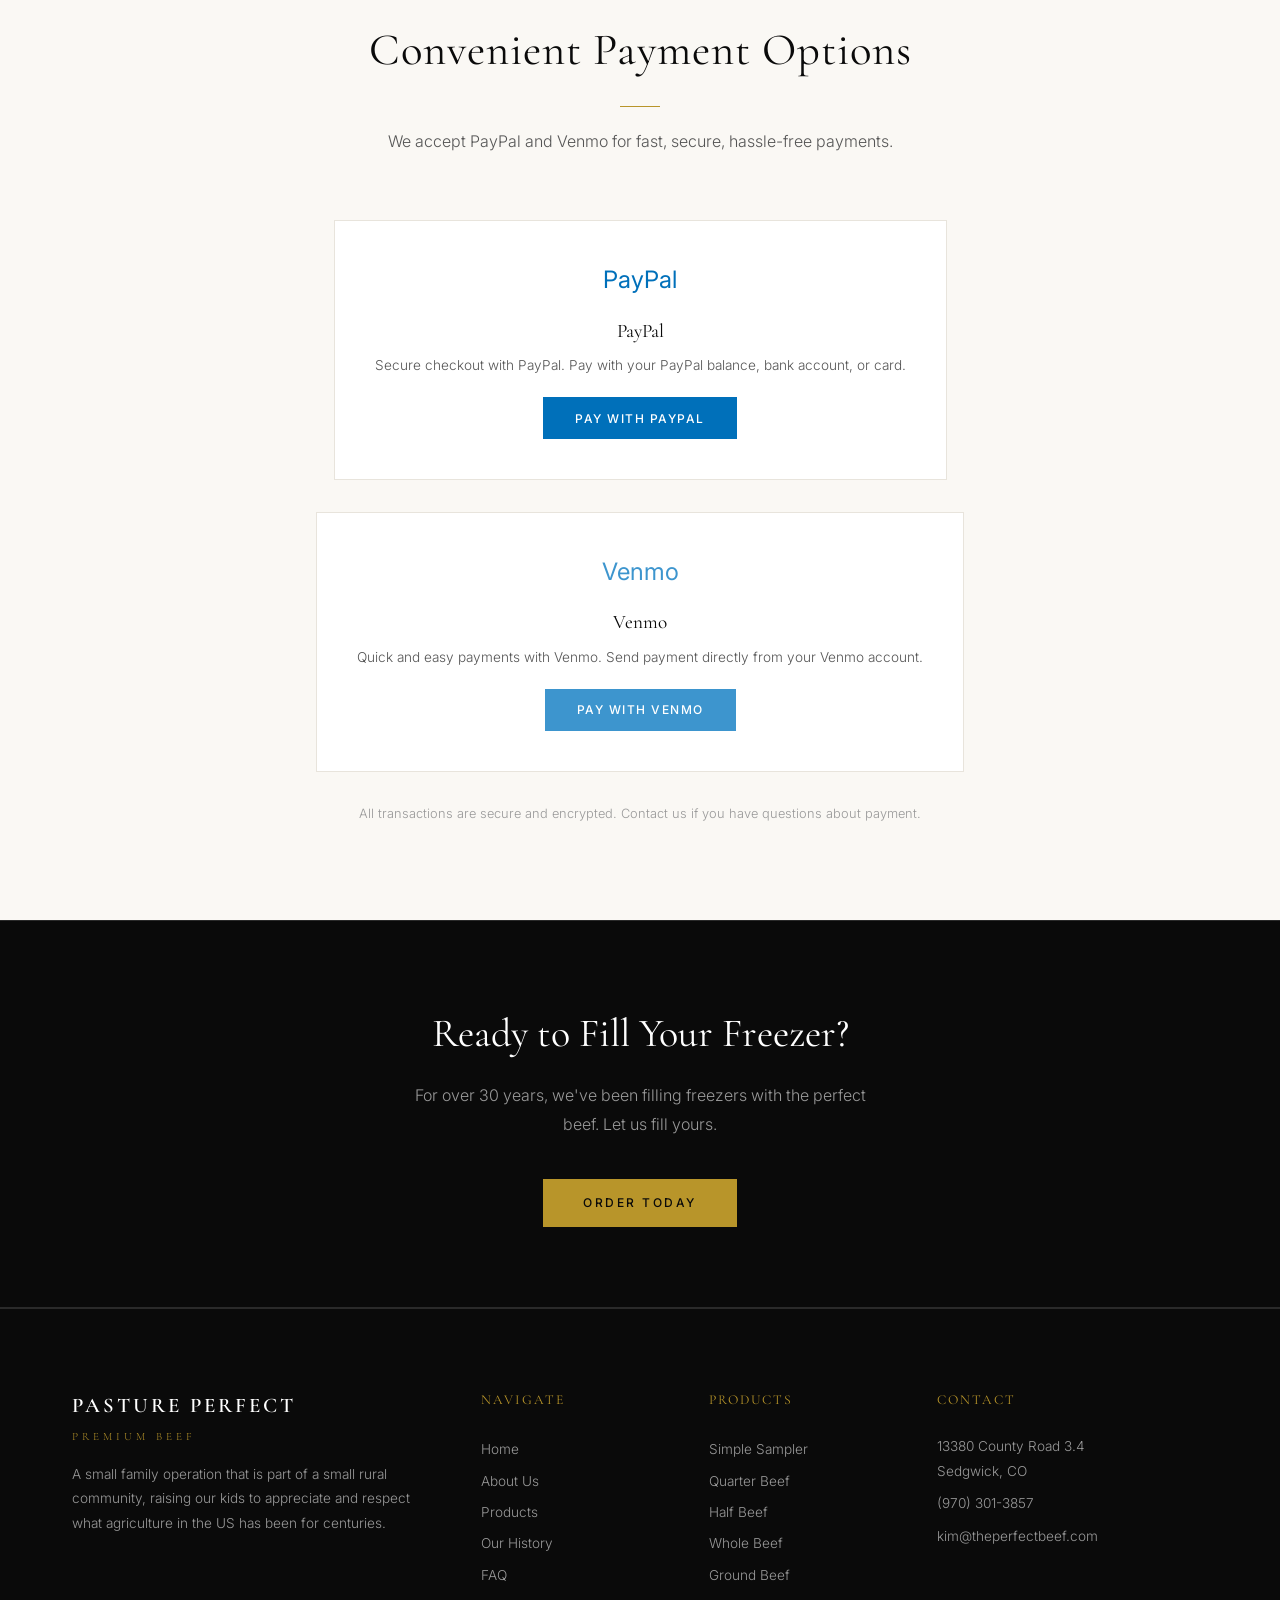
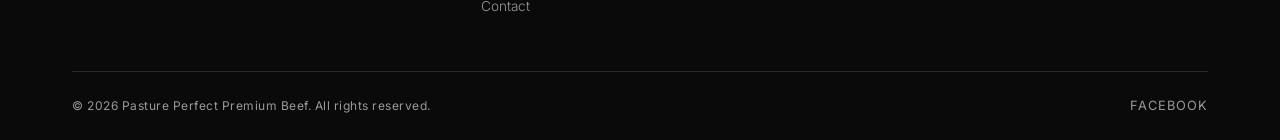
==== commit b67b2bc4: "Redesign: elegant black & gold aesthetic, remove all emojis, add testimonials - Overhauled color sch" ====
--- a/index.html
+++ b/index.html
@@ -5,7 +5,7 @@
   <meta name="viewport" content="width=device-width, initial-scale=1.0">
   <meta name="description" content="Pasture Perfect Premium Beef - Ethically-raised, premium quality beef from our family farm in Sedgwick, Colorado. 3rd & 4th generation family farm.">
   <title>Pasture Perfect Premium Beef | Ethically-Raised Beef | Sedgwick, CO</title>
-  <link href="https://fonts.googleapis.com/css2?family=Playfair+Display:ital,wght@0,400;0,700;1,400&family=Lato:wght@300;400;600;700&display=swap" rel="stylesheet">
+  <link href="https://fonts.googleapis.com/css2?family=Cormorant+Garamond:ital,wght@0,300;0,400;0,500;0,600;1,400&family=Inter:wght@300;400;500;600&display=swap" rel="stylesheet">
   <link rel="stylesheet" href="css/styles.css">
 </head>
 <body>
@@ -93,22 +93,22 @@
       </div>
       <div class="features-grid">
         <div class="feature-card">
-          <span class="feature-icon">&#127793;</span>
+          <span class="feature-icon">I</span>
           <h3>Pasture Raised</h3>
           <p>Our cattle bask in open pastures, enjoying the Colorado sunshine before receiving a grain-finished diet that adds to the richness of flavor.</p>
         </div>
         <div class="feature-card">
-          <span class="feature-icon">&#127807;</span>
+          <span class="feature-icon">II</span>
           <h3>Farm-Grown Feed</h3>
           <p>We feed our animals with the crops we grow on our own farm, reducing our carbon footprint and ensuring the highest quality nutrition.</p>
         </div>
         <div class="feature-card">
-          <span class="feature-icon">&#9989;</span>
+          <span class="feature-icon">III</span>
           <h3>USDA Certified</h3>
           <p>All our beef is processed at USDA certified facilities, and each cut is meticulously inspected to meet the highest standards.</p>
         </div>
         <div class="feature-card">
-          <span class="feature-icon">&#128338;</span>
+          <span class="feature-icon">IV</span>
           <h3>21-Day Dry Aged</h3>
           <p>Our beef is masterfully dry-aged for 21 days, intensifying its flavor and tenderness for an unforgettable eating experience.</p>
         </div>
@@ -128,7 +128,7 @@
       <div class="products-grid">
         <div class="product-card">
           <div class="product-image">
-            <span class="product-image-icon">&#129385;</span>
+            <span class="product-image-text">Sampler</span>
             <span class="product-tag">Popular</span>
           </div>
           <div class="product-info">
@@ -144,7 +144,7 @@
         </div>
         <div class="product-card">
           <div class="product-image">
-            <span class="product-image-icon">&#129385;</span>
+            <span class="product-image-text">Quarter</span>
             <span class="product-tag">Best Value</span>
           </div>
           <div class="product-info">
@@ -160,7 +160,7 @@
         </div>
         <div class="product-card">
           <div class="product-image">
-            <span class="product-image-icon">&#129385;</span>
+            <span class="product-image-text">Half</span>
             <span class="product-tag">Customizable</span>
           </div>
           <div class="product-info">
@@ -179,7 +179,7 @@
   </section>
 
   <!-- Testimonials -->
-  <section style="background-color: #f0ebe0;">
+  <section class="testimonials-section">
     <div class="container">
       <div class="section-header">
         <span class="section-badge">Testimonials</span>
@@ -188,19 +188,40 @@
       </div>
       <div class="testimonials-grid">
         <div class="testimonial-card">
+          <span class="testimonial-stars">* * * * *</span>
           <p>The quality of this beef is unlike anything you'll find in a grocery store. Our family has been ordering from the Petersons for years and we'll never go back.</p>
           <div class="testimonial-author">The Johnson Family</div>
           <div class="testimonial-location">Fort Collins, CO</div>
         </div>
         <div class="testimonial-card">
+          <span class="testimonial-stars">* * * * *</span>
           <p>Mike's wonderful pastures and cattle are kept at the best conditions possible. We appreciate the hard efforts he puts into creating the tastiest beef in the state of Colorado.</p>
           <div class="testimonial-author">Hook &amp; Hock</div>
           <div class="testimonial-location">Local Partner</div>
         </div>
         <div class="testimonial-card">
+          <span class="testimonial-stars">* * * * *</span>
           <p>From the first order to the tenth, the consistency and flavor is always outstanding. The Petersons truly care about what they raise and who they serve.</p>
           <div class="testimonial-author">Sarah M.</div>
           <div class="testimonial-location">Denver, CO</div>
+        </div>
+        <div class="testimonial-card">
+          <span class="testimonial-stars">* * * * *</span>
+          <p>We ordered a quarter beef and were blown away by the marbling and tenderness. The 21-day dry aging makes all the difference. Best beef we've ever had, hands down.</p>
+          <div class="testimonial-author">David &amp; Rachel Thompson</div>
+          <div class="testimonial-location">Greeley, CO</div>
+        </div>
+        <div class="testimonial-card">
+          <span class="testimonial-stars">* * * * *</span>
+          <p>As a chef, I'm particular about my proteins. Pasture Perfect delivers restaurant-quality beef straight to your door. The flavor profile is exceptional and the cuts are always consistent.</p>
+          <div class="testimonial-author">Chef Marcus L.</div>
+          <div class="testimonial-location">Boulder, CO</div>
+        </div>
+        <div class="testimonial-card">
+          <span class="testimonial-stars">* * * * *</span>
+          <p>We switched to Pasture Perfect two years ago and our whole family can taste the difference. Knowing exactly where our food comes from and how the cattle are raised gives us real peace of mind.</p>
+          <div class="testimonial-author">The Garcia Family</div>
+          <div class="testimonial-location">Loveland, CO</div>
         </div>
       </div>
     </div>
@@ -216,20 +237,20 @@
         <p>We accept PayPal and Venmo for fast, secure, hassle-free payments.</p>
       </div>
       <div class="payment-methods">
-        <div class="payment-card">
-          <div class="payment-icon">&#128179;</div>
-          <h3>PayPal</h3>
-          <p>Secure checkout with PayPal. Pay with your PayPal balance, bank account, or card.</p>
+        <div class="payment-card" style="background-color: var(--color-white); border-color: #e8e4dc;">
+          <div class="payment-icon" style="color: #0070ba;">PayPal</div>
+          <h3 style="color: var(--color-black);">PayPal</h3>
+          <p style="color: var(--color-gray);">Secure checkout with PayPal. Pay with your PayPal balance, bank account, or card.</p>
           <a href="pages/products.html" class="payment-btn btn-paypal">Pay with PayPal</a>
         </div>
-        <div class="payment-card">
-          <div class="payment-icon">&#128177;</div>
-          <h3>Venmo</h3>
-          <p>Quick and easy payments with Venmo. Send payment directly from your Venmo account.</p>
+        <div class="payment-card" style="background-color: var(--color-white); border-color: #e8e4dc;">
+          <div class="payment-icon" style="color: #3d95ce;">Venmo</div>
+          <h3 style="color: var(--color-black);">Venmo</h3>
+          <p style="color: var(--color-gray);">Quick and easy payments with Venmo. Send payment directly from your Venmo account.</p>
           <a href="pages/products.html" class="payment-btn btn-venmo">Pay with Venmo</a>
         </div>
       </div>
-      <p class="payment-note">All transactions are secure and encrypted. Contact us if you have questions about payment.</p>
+      <p class="payment-note" style="color: var(--color-light-gray);">All transactions are secure and encrypted. Contact us if you have questions about payment.</p>
     </div>
   </section>
 
--- a/css/styles.css
+++ b/css/styles.css
@@ -1,29 +1,30 @@
 /* ============================================
    Pasture Perfect Premium Beef - Style Sheet
-   Color scheme inspired by theperfectbeef.com
-   Dark earthy tones, rustic premium aesthetic
+   Elegant black & gold premium aesthetic
    ============================================ */
 
 /* CSS Variables - Color Palette */
 :root {
-  --color-dark: #1a1a1a;
-  --color-dark-green: #2c3e2d;
-  --color-forest: #3a5a40;
-  --color-sage: #588157;
-  --color-cream: #fefae0;
-  --color-tan: #dda15e;
-  --color-brown: #6b4226;
-  --color-dark-brown: #3e2723;
-  --color-gold: #c9a96e;
-  --color-light-gold: #e8d5a3;
+  --color-black: #0a0a0a;
+  --color-near-black: #111111;
+  --color-charcoal: #1a1a1a;
+  --color-dark-gray: #222222;
+  --color-mid-gray: #333333;
+  --color-gray: #555555;
+  --color-light-gray: #999999;
+  --color-border: #2a2a2a;
+  --color-gold: #b8952a;
+  --color-gold-light: #d4af37;
+  --color-gold-muted: #a08830;
+  --color-cream: #f5f0e6;
+  --color-warm-white: #faf8f4;
   --color-white: #ffffff;
-  --color-off-white: #f5f0e8;
-  --color-text: #2d2d2d;
-  --color-text-light: #f5f0e8;
-  --color-overlay: rgba(26, 26, 26, 0.7);
-
-  --font-heading: 'Playfair Display', Georgia, 'Times New Roman', serif;
-  --font-body: 'Lato', 'Segoe UI', Tahoma, sans-serif;
+  --color-text: #1a1a1a;
+  --color-text-light: #f5f0e6;
+  --color-overlay: rgba(0, 0, 0, 0.75);
+
+  --font-heading: 'Cormorant Garamond', 'Georgia', 'Times New Roman', serif;
+  --font-body: 'Inter', 'Helvetica Neue', 'Arial', sans-serif;
 
   --max-width: 1200px;
   --transition: all 0.3s ease;
@@ -44,8 +45,10 @@
 body {
   font-family: var(--font-body);
   color: var(--color-text);
-  background-color: var(--color-off-white);
+  background-color: var(--color-warm-white);
   line-height: 1.6;
+  -webkit-font-smoothing: antialiased;
+  -moz-osx-font-smoothing: grayscale;
 }
 
 a {
@@ -74,21 +77,23 @@
    HEADER & NAVIGATION
    ============================================ */
 header {
-  background-color: var(--color-dark-green);
+  background-color: var(--color-black);
   position: fixed;
   width: 100%;
   top: 0;
   z-index: 1000;
-  box-shadow: 0 2px 10px rgba(0,0,0,0.3);
 }
 
 .header-top {
-  background-color: var(--color-dark);
+  background-color: var(--color-black);
+  border-bottom: 1px solid var(--color-border);
   padding: 0.5rem 0;
   text-align: center;
-  font-size: 0.85rem;
-  color: var(--color-gold);
-  letter-spacing: 1px;
+  font-size: 0.75rem;
+  color: var(--color-gold);
+  letter-spacing: 2px;
+  text-transform: uppercase;
+  font-weight: 400;
 }
 
 .nav-container {
@@ -109,32 +114,34 @@
 
 .logo-main {
   font-family: var(--font-heading);
-  font-size: 1.5rem;
-  font-weight: 700;
-  color: var(--color-cream);
-  letter-spacing: 2px;
+  font-size: 1.6rem;
+  font-weight: 600;
+  color: var(--color-white);
+  letter-spacing: 3px;
   text-transform: uppercase;
 }
 
 .logo-sub {
+  font-family: var(--font-heading);
   font-size: 0.7rem;
   color: var(--color-gold);
-  letter-spacing: 3px;
+  letter-spacing: 4px;
   text-transform: uppercase;
   margin-top: -2px;
+  font-weight: 300;
 }
 
 .nav-links {
   display: flex;
-  gap: 2rem;
+  gap: 2.5rem;
   align-items: center;
 }
 
 .nav-links a {
-  color: var(--color-cream);
-  font-size: 0.9rem;
-  font-weight: 400;
-  letter-spacing: 1px;
+  color: var(--color-light-gray);
+  font-size: 0.8rem;
+  font-weight: 400;
+  letter-spacing: 1.5px;
   text-transform: uppercase;
   padding: 0.5rem 0;
   position: relative;
@@ -146,7 +153,7 @@
   bottom: 0;
   left: 0;
   width: 0;
-  height: 2px;
+  height: 1px;
   background-color: var(--color-gold);
   transition: var(--transition);
 }
@@ -156,21 +163,21 @@
   width: 100%;
 }
 
-.nav-links a:hover {
-  color: var(--color-gold);
+.nav-links a:hover,
+.nav-links a.active {
+  color: var(--color-white);
 }
 
 .nav-cta {
-  background-color: var(--color-tan) !important;
-  color: var(--color-dark) !important;
-  padding: 0.6rem 1.5rem !important;
-  border-radius: 3px;
-  font-weight: 600 !important;
-  letter-spacing: 1px;
+  background-color: var(--color-gold) !important;
+  color: var(--color-black) !important;
+  padding: 0.6rem 1.8rem !important;
+  font-weight: 500 !important;
+  letter-spacing: 1.5px;
 }
 
 .nav-cta:hover {
-  background-color: var(--color-gold) !important;
+  background-color: var(--color-gold-light) !important;
 }
 
 .nav-cta::after {
@@ -187,8 +194,8 @@
 
 .hamburger span {
   width: 25px;
-  height: 2px;
-  background-color: var(--color-cream);
+  height: 1px;
+  background-color: var(--color-white);
   transition: var(--transition);
 }
 
@@ -198,18 +205,14 @@
 .hero {
   height: 100vh;
   min-height: 600px;
-  background: linear-gradient(var(--color-overlay), var(--color-overlay)),
-    url('data:image/svg+xml,<svg xmlns="http://www.w3.org/2000/svg" viewBox="0 0 1200 800"><rect fill="%232c3e2d" width="1200" height="800"/><text x="600" y="400" text-anchor="middle" fill="%233a5a40" font-size="200" font-family="serif">PP</text></svg>');
-  background-size: cover;
-  background-position: center;
-  background-attachment: fixed;
+  background-color: var(--color-black);
   display: flex;
   align-items: center;
   justify-content: center;
   text-align: center;
-  color: var(--color-cream);
-  margin-top: 0;
+  color: var(--color-white);
   position: relative;
+  overflow: hidden;
 }
 
 .hero::before {
@@ -219,49 +222,47 @@
   left: 0;
   right: 0;
   bottom: 0;
-  background: linear-gradient(
-    135deg,
-    rgba(44, 62, 45, 0.85) 0%,
-    rgba(26, 26, 26, 0.75) 50%,
-    rgba(62, 39, 35, 0.8) 100%
-  );
+  background: radial-gradient(ellipse at center, rgba(184, 149, 42, 0.06) 0%, transparent 70%);
 }
 
 .hero-content {
   position: relative;
   z-index: 1;
-  max-width: 800px;
+  max-width: 750px;
   padding: 0 2rem;
 }
 
 .hero-badge {
   display: inline-block;
-  border: 1px solid var(--color-gold);
-  padding: 0.4rem 1.5rem;
-  font-size: 0.8rem;
-  letter-spacing: 3px;
-  text-transform: uppercase;
-  color: var(--color-gold);
+  border: 1px solid var(--color-gold-muted);
+  padding: 0.5rem 2rem;
+  font-size: 0.7rem;
+  letter-spacing: 4px;
+  text-transform: uppercase;
+  color: var(--color-gold);
+  margin-bottom: 2rem;
+  font-weight: 400;
+}
+
+.hero h1 {
+  font-family: var(--font-heading);
+  font-size: 4rem;
+  font-weight: 400;
+  line-height: 1.15;
   margin-bottom: 1.5rem;
-}
-
-.hero h1 {
-  font-family: var(--font-heading);
-  font-size: 3.5rem;
-  font-weight: 700;
-  line-height: 1.2;
-  margin-bottom: 1rem;
   letter-spacing: 2px;
+  color: var(--color-white);
 }
 
 .hero p {
-  font-size: 1.15rem;
-  line-height: 1.8;
-  margin-bottom: 2rem;
-  opacity: 0.9;
-  max-width: 600px;
+  font-size: 1.05rem;
+  line-height: 1.9;
+  margin-bottom: 2.5rem;
+  color: var(--color-light-gray);
+  max-width: 550px;
   margin-left: auto;
   margin-right: auto;
+  font-weight: 300;
 }
 
 .hero-buttons {
@@ -277,9 +278,9 @@
 .btn {
   display: inline-block;
   padding: 0.9rem 2.5rem;
-  font-size: 0.9rem;
-  font-weight: 600;
-  letter-spacing: 2px;
+  font-size: 0.75rem;
+  font-weight: 500;
+  letter-spacing: 2.5px;
   text-transform: uppercase;
   border: none;
   cursor: pointer;
@@ -288,87 +289,90 @@
 }
 
 .btn-primary {
-  background-color: var(--color-tan);
-  color: var(--color-dark);
+  background-color: var(--color-gold);
+  color: var(--color-black);
 }
 
 .btn-primary:hover {
-  background-color: var(--color-gold);
+  background-color: var(--color-gold-light);
   transform: translateY(-2px);
-  box-shadow: 0 4px 15px rgba(201, 169, 110, 0.4);
+  box-shadow: 0 4px 20px rgba(184, 149, 42, 0.3);
 }
 
 .btn-outline {
   background-color: transparent;
-  color: var(--color-cream);
-  border: 2px solid var(--color-cream);
+  color: var(--color-white);
+  border: 1px solid rgba(255,255,255,0.3);
 }
 
 .btn-outline:hover {
-  background-color: var(--color-cream);
-  color: var(--color-dark);
+  border-color: var(--color-white);
+  color: var(--color-white);
   transform: translateY(-2px);
 }
 
 .btn-dark {
-  background-color: var(--color-dark-green);
-  color: var(--color-cream);
+  background-color: var(--color-black);
+  color: var(--color-white);
+  border: 1px solid var(--color-border);
 }
 
 .btn-dark:hover {
-  background-color: var(--color-forest);
+  background-color: var(--color-charcoal);
   transform: translateY(-2px);
-  box-shadow: 0 4px 15px rgba(58, 90, 64, 0.4);
+  box-shadow: 0 4px 20px rgba(0, 0, 0, 0.3);
 }
 
 /* ============================================
    SECTION STYLES
    ============================================ */
 section {
-  padding: 5rem 0;
+  padding: 6rem 0;
 }
 
 .section-header {
   text-align: center;
-  margin-bottom: 3.5rem;
+  margin-bottom: 4rem;
 }
 
 .section-badge {
   display: inline-block;
-  font-size: 0.8rem;
-  letter-spacing: 3px;
-  text-transform: uppercase;
-  color: var(--color-forest);
-  margin-bottom: 0.75rem;
-  font-weight: 600;
+  font-size: 0.7rem;
+  letter-spacing: 4px;
+  text-transform: uppercase;
+  color: var(--color-gold);
+  margin-bottom: 1rem;
+  font-weight: 500;
 }
 
 .section-header h2 {
   font-family: var(--font-heading);
-  font-size: 2.5rem;
-  color: var(--color-dark-brown);
+  font-size: 2.8rem;
+  color: var(--color-black);
   margin-bottom: 1rem;
+  font-weight: 400;
   letter-spacing: 1px;
 }
 
 .section-header p {
-  max-width: 600px;
+  max-width: 560px;
   margin: 0 auto;
-  color: #666;
-  font-size: 1.05rem;
-  line-height: 1.7;
+  color: var(--color-gray);
+  font-size: 1rem;
+  line-height: 1.8;
+  font-weight: 300;
 }
 
 .section-divider {
-  width: 60px;
-  height: 3px;
+  width: 40px;
+  height: 1px;
   background-color: var(--color-gold);
-  margin: 1rem auto;
+  margin: 1.25rem auto;
 }
 
 /* Dark sections */
 .section-dark {
-  background-color: var(--color-dark-green);
+  background-color: var(--color-black);
   color: var(--color-cream);
 }
 
@@ -377,29 +381,29 @@
 }
 
 .section-dark .section-header h2 {
+  color: var(--color-white);
+}
+
+.section-dark .section-header p {
+  color: var(--color-light-gray);
+}
+
+/* Brown sections (now dark charcoal) */
+.section-brown {
+  background-color: var(--color-near-black);
   color: var(--color-cream);
 }
 
-.section-dark .section-header p {
-  color: var(--color-light-gold);
-}
-
-/* Brown sections */
-.section-brown {
-  background-color: var(--color-dark-brown);
-  color: var(--color-cream);
-}
-
 .section-brown .section-badge {
   color: var(--color-gold);
 }
 
 .section-brown .section-header h2 {
-  color: var(--color-cream);
+  color: var(--color-white);
 }
 
 .section-brown .section-header p {
-  color: var(--color-light-gold);
+  color: var(--color-light-gray);
 }
 
 /* ============================================
@@ -408,14 +412,13 @@
 .intro-grid {
   display: grid;
   grid-template-columns: 1fr 1fr;
-  gap: 4rem;
+  gap: 5rem;
   align-items: center;
 }
 
 .intro-image {
-  background-color: var(--color-dark-green);
-  height: 450px;
-  border-radius: 4px;
+  background-color: var(--color-near-black);
+  height: 500px;
   display: flex;
   align-items: center;
   justify-content: center;
@@ -424,31 +427,35 @@
 }
 
 .intro-image-placeholder {
-  color: var(--color-sage);
-  font-family: var(--font-heading);
-  font-size: 4rem;
-  opacity: 0.3;
+  color: var(--color-mid-gray);
+  font-family: var(--font-heading);
+  font-size: 2rem;
+  font-weight: 300;
+  letter-spacing: 3px;
+  text-transform: uppercase;
 }
 
 .intro-text h3 {
   font-family: var(--font-heading);
-  font-size: 2rem;
-  color: var(--color-dark-brown);
-  margin-bottom: 1rem;
+  font-size: 2.2rem;
+  color: var(--color-black);
+  margin-bottom: 1.25rem;
+  font-weight: 400;
 }
 
 .intro-text p {
   margin-bottom: 1.2rem;
-  color: #555;
-  line-height: 1.8;
+  color: var(--color-gray);
+  line-height: 1.9;
+  font-weight: 300;
 }
 
 .intro-stats {
   display: flex;
-  gap: 2rem;
-  margin-top: 2rem;
-  padding-top: 2rem;
-  border-top: 1px solid #ddd;
+  gap: 2.5rem;
+  margin-top: 2.5rem;
+  padding-top: 2.5rem;
+  border-top: 1px solid #e0dbd2;
 }
 
 .stat {
@@ -457,17 +464,35 @@
 
 .stat-number {
   font-family: var(--font-heading);
-  font-size: 2.5rem;
-  color: var(--color-forest);
-  font-weight: 700;
+  font-size: 2.8rem;
+  color: var(--color-black);
+  font-weight: 400;
 }
 
 .stat-label {
-  font-size: 0.8rem;
-  text-transform: uppercase;
-  letter-spacing: 1px;
-  color: #888;
+  font-size: 0.7rem;
+  text-transform: uppercase;
+  letter-spacing: 2px;
+  color: var(--color-gold);
   margin-top: 0.25rem;
+  font-weight: 500;
+}
+
+/* ============================================
+   FEATURE / ICON ELEMENTS (SVG-based)
+   ============================================ */
+.icon-elegant {
+  width: 48px;
+  height: 48px;
+  margin: 0 auto 1.5rem;
+  display: flex;
+  align-items: center;
+  justify-content: center;
+}
+
+.icon-elegant svg {
+  width: 48px;
+  height: 48px;
 }
 
 /* ============================================
@@ -481,67 +506,72 @@
 
 .product-card {
   background-color: var(--color-white);
-  border-radius: 4px;
   overflow: hidden;
-  box-shadow: 0 2px 15px rgba(0,0,0,0.08);
+  border: 1px solid #e8e4dc;
   transition: var(--transition);
 }
 
 .product-card:hover {
-  transform: translateY(-5px);
-  box-shadow: 0 8px 30px rgba(0,0,0,0.15);
+  transform: translateY(-4px);
+  box-shadow: 0 12px 40px rgba(0,0,0,0.1);
 }
 
 .product-image {
   height: 220px;
-  background-color: var(--color-dark-brown);
+  background-color: var(--color-near-black);
   display: flex;
   align-items: center;
   justify-content: center;
   position: relative;
 }
 
-.product-image-icon {
-  font-size: 3rem;
-  opacity: 0.6;
+.product-image-text {
+  font-family: var(--font-heading);
+  font-size: 1.4rem;
+  color: var(--color-mid-gray);
+  letter-spacing: 3px;
+  text-transform: uppercase;
+  font-weight: 300;
 }
 
 .product-tag {
   position: absolute;
   top: 1rem;
   right: 1rem;
-  background-color: var(--color-tan);
-  color: var(--color-dark);
+  background-color: var(--color-gold);
+  color: var(--color-black);
   padding: 0.3rem 0.8rem;
-  font-size: 0.7rem;
-  font-weight: 600;
-  text-transform: uppercase;
-  letter-spacing: 1px;
+  font-size: 0.65rem;
+  font-weight: 500;
+  text-transform: uppercase;
+  letter-spacing: 1.5px;
 }
 
 .product-info {
-  padding: 1.5rem;
+  padding: 2rem;
 }
 
 .product-info h3 {
   font-family: var(--font-heading);
-  font-size: 1.3rem;
-  color: var(--color-dark-brown);
-  margin-bottom: 0.5rem;
+  font-size: 1.4rem;
+  color: var(--color-black);
+  margin-bottom: 0.75rem;
+  font-weight: 500;
 }
 
 .product-info p {
-  color: #666;
-  font-size: 0.95rem;
-  line-height: 1.6;
-  margin-bottom: 1rem;
+  color: var(--color-gray);
+  font-size: 0.9rem;
+  line-height: 1.7;
+  margin-bottom: 1.25rem;
+  font-weight: 300;
 }
 
 .product-price {
   font-family: var(--font-heading);
   font-size: 1.2rem;
-  color: var(--color-forest);
-  font-weight: 700;
+  color: var(--color-black);
+  font-weight: 500;
   margin-bottom: 1rem;
 }
 
@@ -552,37 +582,40 @@
 }
 
 .product-details li {
-  padding: 0.4rem 0;
-  font-size: 0.9rem;
-  color: #555;
-  border-bottom: 1px solid #eee;
-  padding-left: 1.2rem;
+  padding: 0.5rem 0;
+  font-size: 0.85rem;
+  color: var(--color-gray);
+  border-bottom: 1px solid #f0ede6;
+  padding-left: 1.5rem;
   position: relative;
+  font-weight: 300;
 }
 
 .product-details li::before {
-  content: '✓';
+  content: '';
   position: absolute;
   left: 0;
-  color: var(--color-forest);
-  font-weight: 700;
+  top: 50%;
+  width: 6px;
+  height: 1px;
+  background-color: var(--color-gold);
 }
 
 .product-btn {
   display: block;
   text-align: center;
-  padding: 0.8rem;
-  background-color: var(--color-dark-green);
-  color: var(--color-cream);
-  font-weight: 600;
-  letter-spacing: 1px;
-  text-transform: uppercase;
-  font-size: 0.85rem;
+  padding: 0.9rem;
+  background-color: var(--color-black);
+  color: var(--color-white);
+  font-weight: 400;
+  letter-spacing: 2px;
+  text-transform: uppercase;
+  font-size: 0.75rem;
   transition: var(--transition);
 }
 
 .product-btn:hover {
-  background-color: var(--color-forest);
+  background-color: var(--color-charcoal);
 }
 
 /* ============================================
@@ -600,27 +633,78 @@
 }
 
 .feature-icon {
-  font-size: 2.5rem;
-  margin-bottom: 1.25rem;
+  font-size: 1.5rem;
+  margin-bottom: 1.5rem;
   display: block;
+  color: var(--color-gold);
+  font-family: var(--font-heading);
+  font-weight: 300;
+  letter-spacing: 2px;
 }
 
 .feature-card h3 {
   font-family: var(--font-heading);
-  font-size: 1.25rem;
-  color: var(--color-cream);
+  font-size: 1.3rem;
+  color: var(--color-white);
   margin-bottom: 0.75rem;
+  font-weight: 400;
 }
 
 .feature-card p {
-  color: var(--color-light-gold);
-  font-size: 0.95rem;
-  line-height: 1.7;
+  color: var(--color-light-gray);
+  font-size: 0.9rem;
+  line-height: 1.8;
+  font-weight: 300;
+}
+
+/* Light feature cards (for "How It Works" etc.) */
+.feature-card-light {
+  text-align: center;
+  padding: 2.5rem 1.5rem;
+  background-color: var(--color-white);
+  border: 1px solid #e8e4dc;
+}
+
+.feature-card-light h3 {
+  font-family: var(--font-heading);
+  font-size: 1.3rem;
+  color: var(--color-black);
+  margin-bottom: 0.75rem;
+  font-weight: 500;
+}
+
+.feature-card-light p {
+  color: var(--color-gray);
+  font-size: 0.9rem;
+  line-height: 1.8;
+  font-weight: 300;
+}
+
+.step-number {
+  font-family: var(--font-heading);
+  font-size: 2.2rem;
+  color: var(--color-gold);
+  font-weight: 300;
+  margin-bottom: 1rem;
+  display: block;
 }
 
 /* ============================================
    TESTIMONIALS
    ============================================ */
+.testimonials-section {
+  background-color: var(--color-near-black);
+  padding: 6rem 0;
+}
+
+.testimonials-section .section-badge {
+  color: var(--color-gold);
+}
+
+.testimonials-section .section-header h2 {
+  color: var(--color-white);
+}
+
 .testimonials-grid {
   display: grid;
   grid-template-columns: repeat(auto-fit, minmax(300px, 1fr));
@@ -628,65 +712,83 @@
 }
 
 .testimonial-card {
-  background-color: var(--color-white);
-  padding: 2rem;
-  border-radius: 4px;
-  box-shadow: 0 2px 10px rgba(0,0,0,0.06);
+  background-color: var(--color-charcoal);
+  padding: 2.5rem;
+  border: 1px solid var(--color-border);
   position: relative;
 }
 
 .testimonial-card::before {
-  content: '"';
-  font-family: var(--font-heading);
-  font-size: 4rem;
+  content: '\201C';
+  font-family: var(--font-heading);
+  font-size: 5rem;
   color: var(--color-gold);
   position: absolute;
   top: 0.5rem;
   left: 1.5rem;
   line-height: 1;
-  opacity: 0.4;
+  opacity: 0.3;
 }
 
 .testimonial-card p {
   font-style: italic;
-  color: #555;
+  color: var(--color-light-gray);
+  line-height: 1.9;
+  margin-bottom: 1.5rem;
+  padding-top: 1.5rem;
+  font-weight: 300;
+  font-size: 0.95rem;
+}
+
+.testimonial-author {
+  font-weight: 500;
+  color: var(--color-white);
+  font-size: 0.85rem;
+  letter-spacing: 0.5px;
+}
+
+.testimonial-location {
+  color: var(--color-gold-muted);
+  font-size: 0.75rem;
+  letter-spacing: 1px;
+  text-transform: uppercase;
+  margin-top: 0.25rem;
+}
+
+.testimonial-stars {
+  color: var(--color-gold);
+  font-size: 0.75rem;
+  letter-spacing: 2px;
+  margin-bottom: 1rem;
+  display: block;
+}
+
+/* ============================================
+   CTA BANNER
+   ============================================ */
+.cta-banner {
+  background-color: var(--color-black);
+  text-align: center;
+  padding: 5rem 2rem;
+  border-top: 1px solid var(--color-border);
+  border-bottom: 1px solid var(--color-border);
+}
+
+.cta-banner h2 {
+  font-family: var(--font-heading);
+  font-size: 2.5rem;
+  color: var(--color-white);
+  margin-bottom: 1rem;
+  font-weight: 400;
+}
+
+.cta-banner p {
+  color: var(--color-light-gray);
+  max-width: 480px;
+  margin: 0 auto 2.5rem;
+  font-size: 1rem;
+  font-weight: 300;
   line-height: 1.8;
-  margin-bottom: 1rem;
-  padding-top: 1rem;
-}
-
-.testimonial-author {
-  font-weight: 700;
-  color: var(--color-dark-brown);
-  font-size: 0.9rem;
-}
-
-.testimonial-location {
-  color: #999;
-  font-size: 0.8rem;
-}
-
-/* ============================================
-   CTA BANNER
-   ============================================ */
-.cta-banner {
-  background: linear-gradient(135deg, var(--color-dark-green), var(--color-dark-brown));
-  text-align: center;
-  padding: 4rem 2rem;
-}
-
-.cta-banner h2 {
-  font-family: var(--font-heading);
-  font-size: 2.2rem;
-  color: var(--color-cream);
-  margin-bottom: 1rem;
-}
-
-.cta-banner p {
-  color: var(--color-light-gold);
-  max-width: 500px;
-  margin: 0 auto 2rem;
-  font-size: 1.05rem;
 }
 
 /* ============================================
@@ -701,45 +803,48 @@
 }
 
 .payment-card {
-  background-color: var(--color-white);
-  border-radius: 8px;
-  padding: 2rem 2.5rem;
+  background-color: var(--color-charcoal);
+  border: 1px solid var(--color-border);
+  padding: 2.5rem;
   text-align: center;
-  box-shadow: 0 2px 15px rgba(0,0,0,0.08);
-  min-width: 220px;
+  min-width: 240px;
   transition: var(--transition);
 }
 
 .payment-card:hover {
+  border-color: var(--color-gold-muted);
   transform: translateY(-3px);
-  box-shadow: 0 6px 25px rgba(0,0,0,0.12);
 }
 
 .payment-icon {
-  font-size: 3rem;
+  font-size: 1.5rem;
   margin-bottom: 1rem;
+  color: var(--color-gold);
 }
 
 .payment-card h3 {
   font-family: var(--font-heading);
   font-size: 1.2rem;
-  color: var(--color-dark-brown);
+  color: var(--color-white);
   margin-bottom: 0.5rem;
+  font-weight: 400;
 }
 
 .payment-card p {
-  color: #666;
-  font-size: 0.9rem;
-  margin-bottom: 1rem;
+  color: var(--color-light-gray);
+  font-size: 0.85rem;
+  margin-bottom: 1.25rem;
+  font-weight: 300;
+  line-height: 1.7;
 }
 
 .payment-btn {
   display: inline-block;
   padding: 0.7rem 2rem;
-  border-radius: 25px;
-  font-weight: 600;
-  font-size: 0.85rem;
-  letter-spacing: 1px;
+  font-weight: 500;
+  font-size: 0.75rem;
+  letter-spacing: 1.5px;
+  text-transform: uppercase;
   transition: var(--transition);
   cursor: pointer;
   border: none;
@@ -769,8 +874,9 @@
 .payment-note {
   text-align: center;
   margin-top: 2rem;
-  color: #888;
-  font-size: 0.85rem;
+  color: var(--color-light-gray);
+  font-size: 0.8rem;
+  font-weight: 300;
 }
 
 .payment-icons-row {
@@ -780,13 +886,14 @@
   gap: 1.5rem;
   margin-top: 1.5rem;
   padding-top: 1.5rem;
-  border-top: 1px solid #eee;
+  border-top: 1px solid var(--color-border);
 }
 
 .payment-icons-row span {
-  font-size: 0.85rem;
-  color: #999;
-  letter-spacing: 1px;
+  font-size: 0.7rem;
+  color: var(--color-light-gray);
+  letter-spacing: 1.5px;
+  text-transform: uppercase;
 }
 
 /* ============================================
@@ -804,7 +911,7 @@
   position: absolute;
   left: 50%;
   transform: translateX(-50%);
-  width: 3px;
+  width: 1px;
   height: 100%;
   background-color: var(--color-gold);
   top: 0;
@@ -830,41 +937,44 @@
 
 .timeline-dot {
   position: absolute;
-  width: 16px;
-  height: 16px;
+  width: 12px;
+  height: 12px;
   background-color: var(--color-gold);
   border-radius: 50%;
   top: 0.5rem;
-  border: 3px solid var(--color-off-white);
+  border: 2px solid var(--color-warm-white);
 }
 
 .timeline-item:nth-child(odd) .timeline-dot {
-  right: -8px;
+  right: -6px;
 }
 
 .timeline-item:nth-child(even) .timeline-dot {
-  left: -8px;
+  left: -6px;
 }
 
 .timeline-year {
   font-family: var(--font-heading);
-  font-size: 1.5rem;
-  color: var(--color-forest);
-  font-weight: 700;
+  font-size: 1.4rem;
+  color: var(--color-gold);
+  font-weight: 400;
   margin-bottom: 0.5rem;
+  letter-spacing: 1px;
 }
 
 .timeline-item h3 {
   font-family: var(--font-heading);
   font-size: 1.2rem;
-  color: var(--color-dark-brown);
+  color: var(--color-black);
   margin-bottom: 0.5rem;
+  font-weight: 500;
 }
 
 .timeline-item p {
-  color: #666;
-  font-size: 0.95rem;
-  line-height: 1.7;
+  color: var(--color-gray);
+  font-size: 0.9rem;
+  line-height: 1.8;
+  font-weight: 300;
 }
 
 /* ============================================
@@ -878,30 +988,36 @@
 }
 
 .value-card {
-  background-color: rgba(255,255,255,0.1);
-  padding: 2rem;
-  border-radius: 4px;
+  background-color: rgba(255,255,255,0.04);
+  padding: 2.5rem;
   text-align: center;
-  border: 1px solid rgba(201, 169, 110, 0.2);
+  border: 1px solid var(--color-border);
 }
 
 .value-card h3 {
   font-family: var(--font-heading);
   font-size: 1.2rem;
-  color: var(--color-cream);
+  color: var(--color-white);
   margin-bottom: 0.75rem;
+  font-weight: 400;
 }
 
 .value-card p {
-  color: var(--color-light-gold);
-  font-size: 0.95rem;
-  line-height: 1.7;
+  color: var(--color-light-gray);
+  font-size: 0.9rem;
+  line-height: 1.8;
+  font-weight: 300;
 }
 
 .value-icon {
-  font-size: 2rem;
+  font-family: var(--font-heading);
+  font-size: 1rem;
   margin-bottom: 1rem;
   display: block;
+  color: var(--color-gold);
+  letter-spacing: 2px;
+  text-transform: uppercase;
+  font-weight: 300;
 }
 
 /* ============================================
@@ -915,18 +1031,21 @@
 
 .family-quote blockquote {
   font-family: var(--font-heading);
-  font-size: 1.8rem;
-  color: var(--color-dark-brown);
+  font-size: 2rem;
+  color: var(--color-black);
   font-style: italic;
   line-height: 1.5;
   margin-bottom: 1rem;
+  font-weight: 400;
 }
 
 .family-quote cite {
-  color: var(--color-forest);
-  font-size: 1rem;
+  color: var(--color-gold);
+  font-size: 0.85rem;
   font-style: normal;
-  font-weight: 600;
+  font-weight: 500;
+  letter-spacing: 2px;
+  text-transform: uppercase;
 }
 
 /* ============================================
@@ -940,27 +1059,35 @@
 
 .contact-info-item {
   display: flex;
-  gap: 1rem;
+  gap: 1.25rem;
   margin-bottom: 2rem;
   align-items: flex-start;
 }
 
 .contact-icon {
-  font-size: 1.5rem;
+  font-family: var(--font-heading);
+  font-size: 0.85rem;
   min-width: 2rem;
   text-align: center;
+  color: var(--color-gold);
+  letter-spacing: 1px;
+  text-transform: uppercase;
+  font-weight: 400;
+  padding-top: 0.2rem;
 }
 
 .contact-info-item h3 {
   font-family: var(--font-heading);
   font-size: 1.1rem;
-  color: var(--color-dark-brown);
+  color: var(--color-black);
   margin-bottom: 0.25rem;
+  font-weight: 500;
 }
 
 .contact-info-item p {
-  color: #666;
-  font-size: 0.95rem;
+  color: var(--color-gray);
+  font-size: 0.9rem;
+  font-weight: 300;
 }
 
 .contact-form .form-group {
@@ -969,12 +1096,12 @@
 
 .contact-form label {
   display: block;
-  font-size: 0.85rem;
-  text-transform: uppercase;
-  letter-spacing: 1px;
-  color: #666;
+  font-size: 0.75rem;
+  text-transform: uppercase;
+  letter-spacing: 1.5px;
+  color: var(--color-gray);
   margin-bottom: 0.5rem;
-  font-weight: 600;
+  font-weight: 500;
 }
 
 .contact-form input,
@@ -983,19 +1110,19 @@
   width: 100%;
   padding: 0.9rem 1rem;
   border: 1px solid #ddd;
-  border-radius: 3px;
   font-family: var(--font-body);
-  font-size: 1rem;
+  font-size: 0.95rem;
   transition: var(--transition);
   background-color: var(--color-white);
+  font-weight: 300;
 }
 
 .contact-form input:focus,
 .contact-form textarea:focus,
 .contact-form select:focus {
   outline: none;
-  border-color: var(--color-forest);
-  box-shadow: 0 0 0 3px rgba(58, 90, 64, 0.1);
+  border-color: var(--color-black);
+  box-shadow: 0 0 0 2px rgba(0, 0, 0, 0.05);
 }
 
 .contact-form textarea {
@@ -1013,9 +1140,8 @@
 
 .faq-item {
   background-color: var(--color-white);
-  border-radius: 4px;
-  margin-bottom: 1rem;
-  box-shadow: 0 1px 5px rgba(0,0,0,0.05);
+  margin-bottom: 0.5rem;
+  border: 1px solid #e8e4dc;
   overflow: hidden;
 }
 
@@ -1025,19 +1151,21 @@
   display: flex;
   justify-content: space-between;
   align-items: center;
-  font-weight: 600;
-  color: var(--color-dark-brown);
+  font-weight: 500;
+  color: var(--color-black);
   transition: var(--transition);
+  font-size: 0.95rem;
 }
 
 .faq-question:hover {
-  color: var(--color-forest);
+  color: var(--color-gold);
 }
 
 .faq-toggle {
-  font-size: 1.2rem;
+  font-size: 1rem;
   color: var(--color-gold);
   transition: var(--transition);
+  font-weight: 300;
 }
 
 .faq-answer {
@@ -1057,17 +1185,20 @@
 }
 
 .faq-answer p {
-  color: #666;
-  line-height: 1.7;
+  color: var(--color-gray);
+  line-height: 1.8;
+  font-weight: 300;
+  font-size: 0.9rem;
 }
 
 /* ============================================
    FOOTER
    ============================================ */
 footer {
-  background-color: var(--color-dark);
+  background-color: var(--color-black);
   color: var(--color-cream);
-  padding: 4rem 0 0;
+  padding: 5rem 0 0;
+  border-top: 1px solid var(--color-border);
 }
 
 .footer-grid {
@@ -1087,48 +1218,53 @@
 }
 
 .footer-brand p {
-  color: #999;
-  font-size: 0.9rem;
-  line-height: 1.7;
+  color: var(--color-light-gray);
+  font-size: 0.85rem;
+  line-height: 1.8;
   margin-top: 1rem;
+  font-weight: 300;
 }
 
 .footer-col h4 {
   font-family: var(--font-heading);
-  font-size: 1rem;
-  color: var(--color-gold);
-  margin-bottom: 1.25rem;
-  text-transform: uppercase;
-  letter-spacing: 1px;
+  font-size: 0.85rem;
+  color: var(--color-gold);
+  margin-bottom: 1.5rem;
+  text-transform: uppercase;
+  letter-spacing: 2px;
+  font-weight: 400;
 }
 
 .footer-col a {
   display: block;
-  color: #999;
-  font-size: 0.9rem;
+  color: var(--color-light-gray);
+  font-size: 0.85rem;
   padding: 0.3rem 0;
   transition: var(--transition);
+  font-weight: 300;
 }
 
 .footer-col a:hover {
-  color: var(--color-gold);
+  color: var(--color-white);
   padding-left: 5px;
 }
 
 .footer-col p {
-  color: #999;
-  font-size: 0.9rem;
-  line-height: 1.7;
+  color: var(--color-light-gray);
+  font-size: 0.85rem;
+  line-height: 1.8;
+  font-weight: 300;
 }
 
 .footer-bottom {
-  border-top: 1px solid #333;
+  border-top: 1px solid var(--color-border);
   padding: 1.5rem 0;
   display: flex;
   justify-content: space-between;
   align-items: center;
-  font-size: 0.85rem;
-  color: #666;
+  font-size: 0.75rem;
+  color: var(--color-light-gray);
+  letter-spacing: 0.5px;
 }
 
 .footer-social {
@@ -1137,9 +1273,11 @@
 }
 
 .footer-social a {
-  color: #666;
-  font-size: 1.1rem;
+  color: var(--color-light-gray);
+  font-size: 0.8rem;
   transition: var(--transition);
+  letter-spacing: 1px;
+  text-transform: uppercase;
 }
 
 .footer-social a:hover {
@@ -1150,36 +1288,56 @@
    PAGE HERO (for inner pages)
    ============================================ */
 .page-hero {
-  padding: 10rem 0 4rem;
+  padding: 12rem 0 5rem;
   text-align: center;
-  color: var(--color-cream);
+  color: var(--color-white);
   position: relative;
-  background: linear-gradient(135deg, var(--color-dark-green), var(--color-dark-brown));
+  background-color: var(--color-black);
+}
+
+.page-hero::before {
+  content: '';
+  position: absolute;
+  top: 0;
+  left: 0;
+  right: 0;
+  bottom: 0;
+  background: radial-gradient(ellipse at center, rgba(184, 149, 42, 0.04) 0%, transparent 70%);
 }
 
 .page-hero h1 {
   font-family: var(--font-heading);
-  font-size: 3rem;
+  font-size: 3.2rem;
   margin-bottom: 1rem;
   letter-spacing: 2px;
+  font-weight: 400;
+  position: relative;
 }
 
 .page-hero p {
-  font-size: 1.1rem;
-  color: var(--color-light-gold);
-  max-width: 550px;
+  font-size: 1rem;
+  color: var(--color-light-gray);
+  max-width: 500px;
   margin: 0 auto;
+  font-weight: 300;
+  position: relative;
 }
 
 .breadcrumb {
-  margin-top: 1rem;
-  font-size: 0.85rem;
-  color: var(--color-gold);
+  margin-top: 1.5rem;
+  font-size: 0.7rem;
+  color: var(--color-gold);
+  letter-spacing: 2px;
+  text-transform: uppercase;
+  position: relative;
 }
 
 .breadcrumb a {
   color: var(--color-gold);
-  text-decoration: underline;
+}
+
+.breadcrumb a:hover {
+  color: var(--color-gold-light);
 }
 
 /* ============================================
@@ -1192,11 +1350,11 @@
     top: 80px;
     left: 0;
     right: 0;
-    background-color: var(--color-dark-green);
+    background-color: var(--color-black);
     flex-direction: column;
     padding: 2rem;
     gap: 1rem;
-    box-shadow: 0 5px 15px rgba(0,0,0,0.3);
+    border-top: 1px solid var(--color-border);
   }
 
   .nav-links.active {
@@ -1208,7 +1366,7 @@
   }
 
   .hero h1 {
-    font-size: 2.5rem;
+    font-size: 2.8rem;
   }
 
   .intro-grid,
@@ -1239,22 +1397,22 @@
   .timeline-dot,
   .timeline-item:nth-child(odd) .timeline-dot,
   .timeline-item:nth-child(even) .timeline-dot {
-    left: 12px;
+    left: 14px;
     right: auto;
   }
 }
 
 @media (max-width: 600px) {
   .hero h1 {
-    font-size: 2rem;
+    font-size: 2.2rem;
   }
 
   .section-header h2 {
-    font-size: 2rem;
+    font-size: 2.2rem;
   }
 
   .page-hero h1 {
-    font-size: 2rem;
+    font-size: 2.2rem;
   }
 
   .footer-grid {
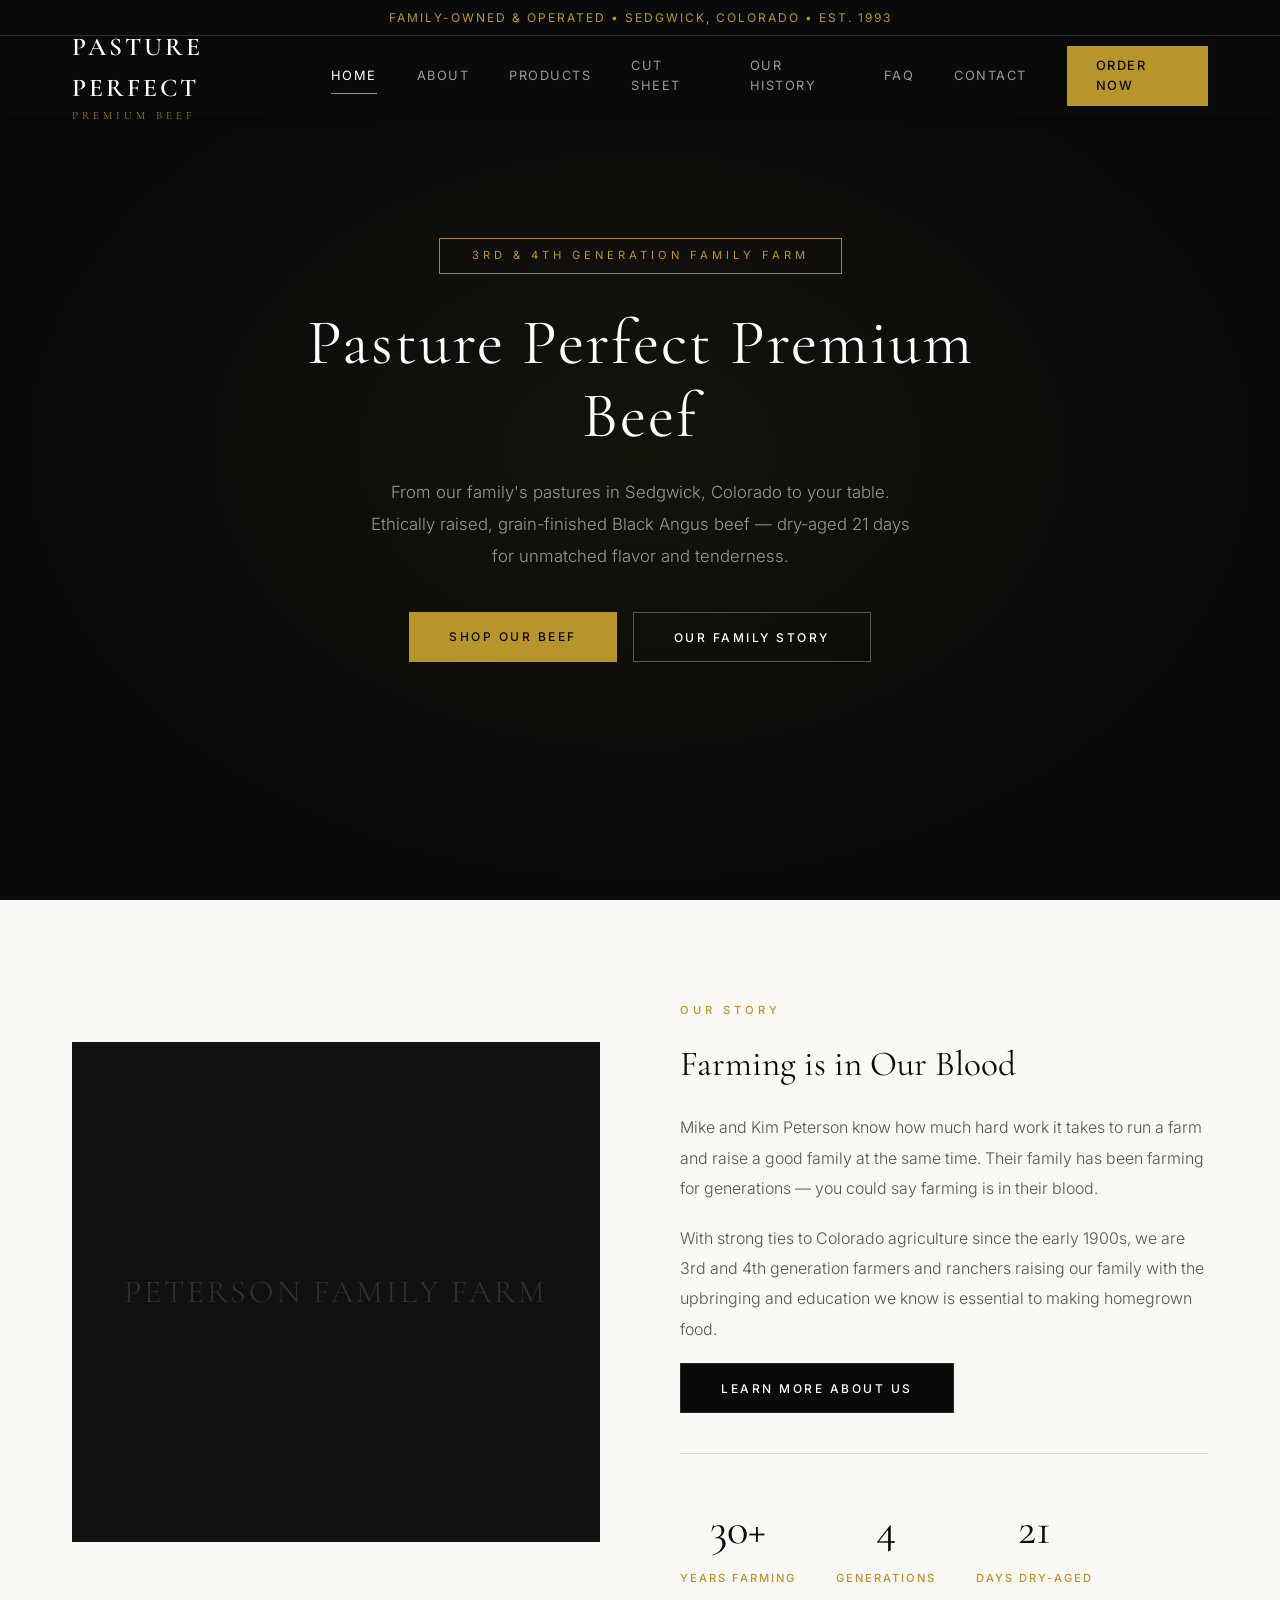
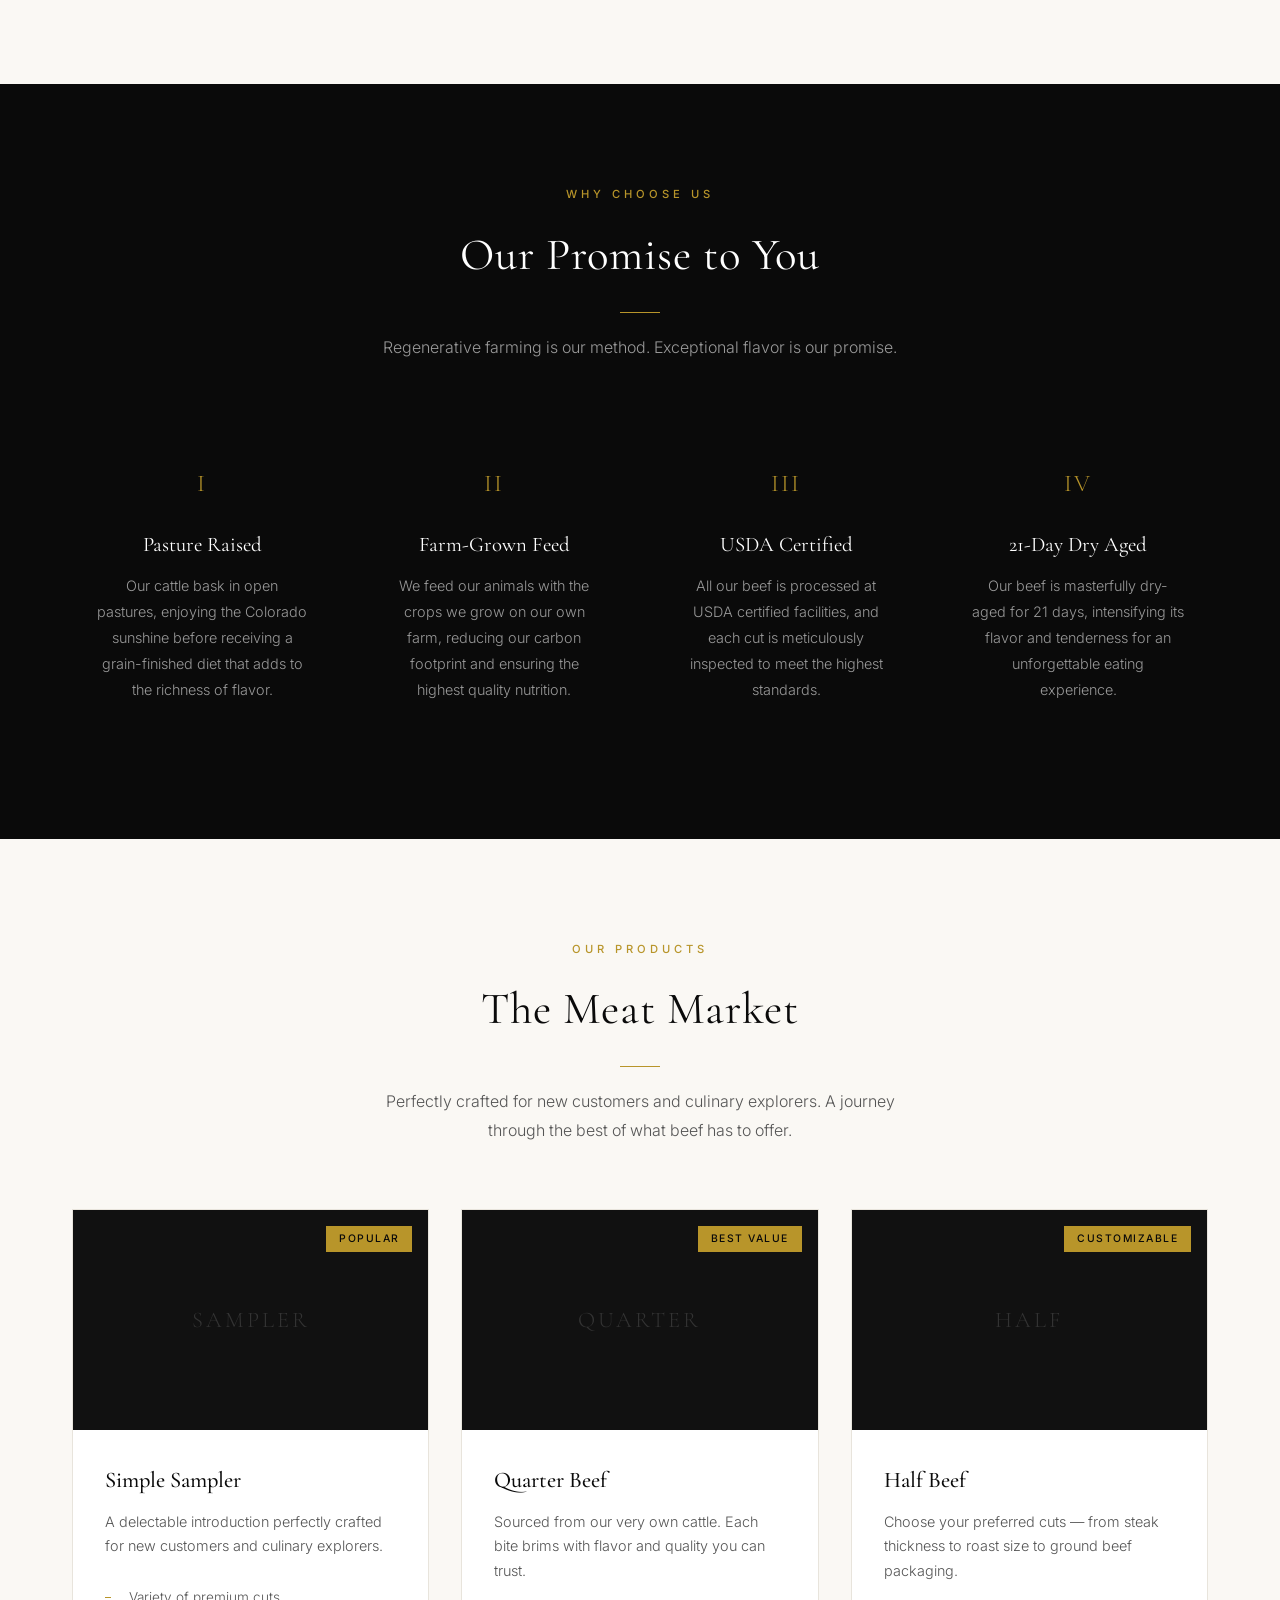
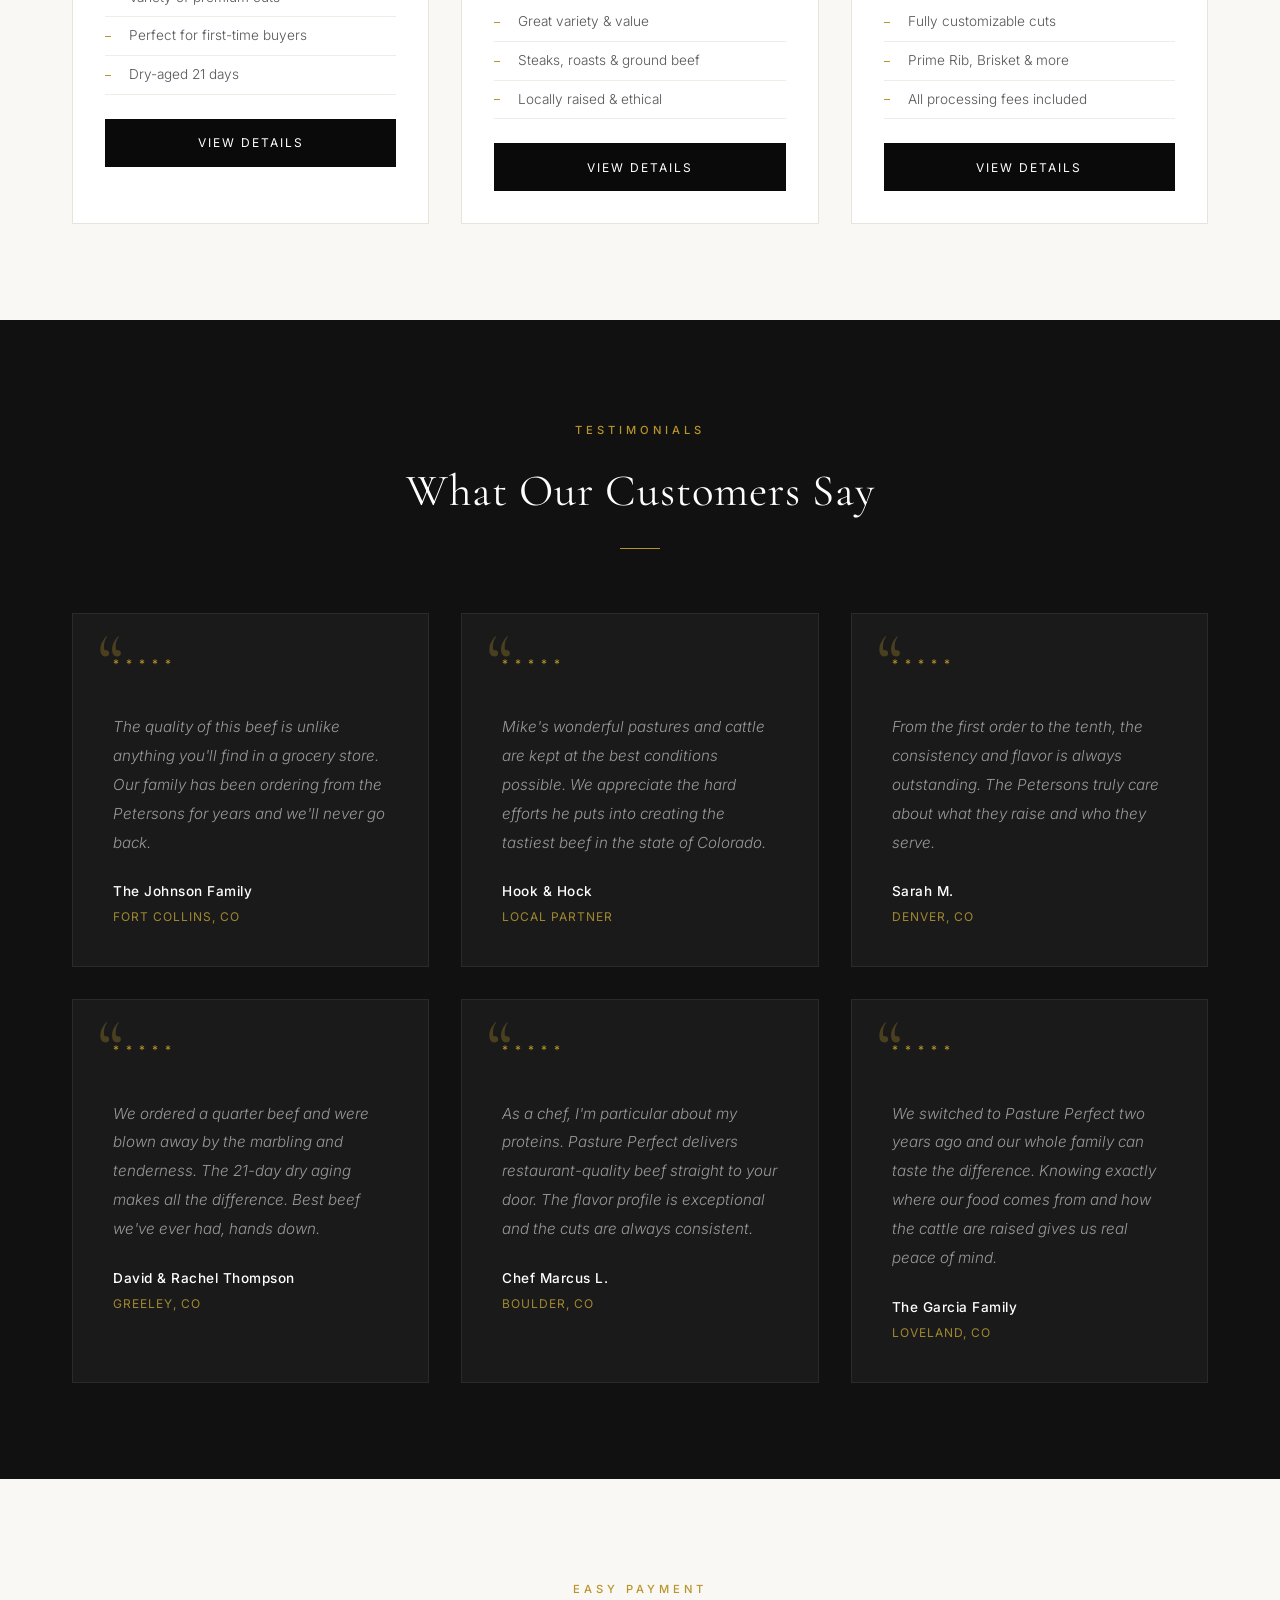
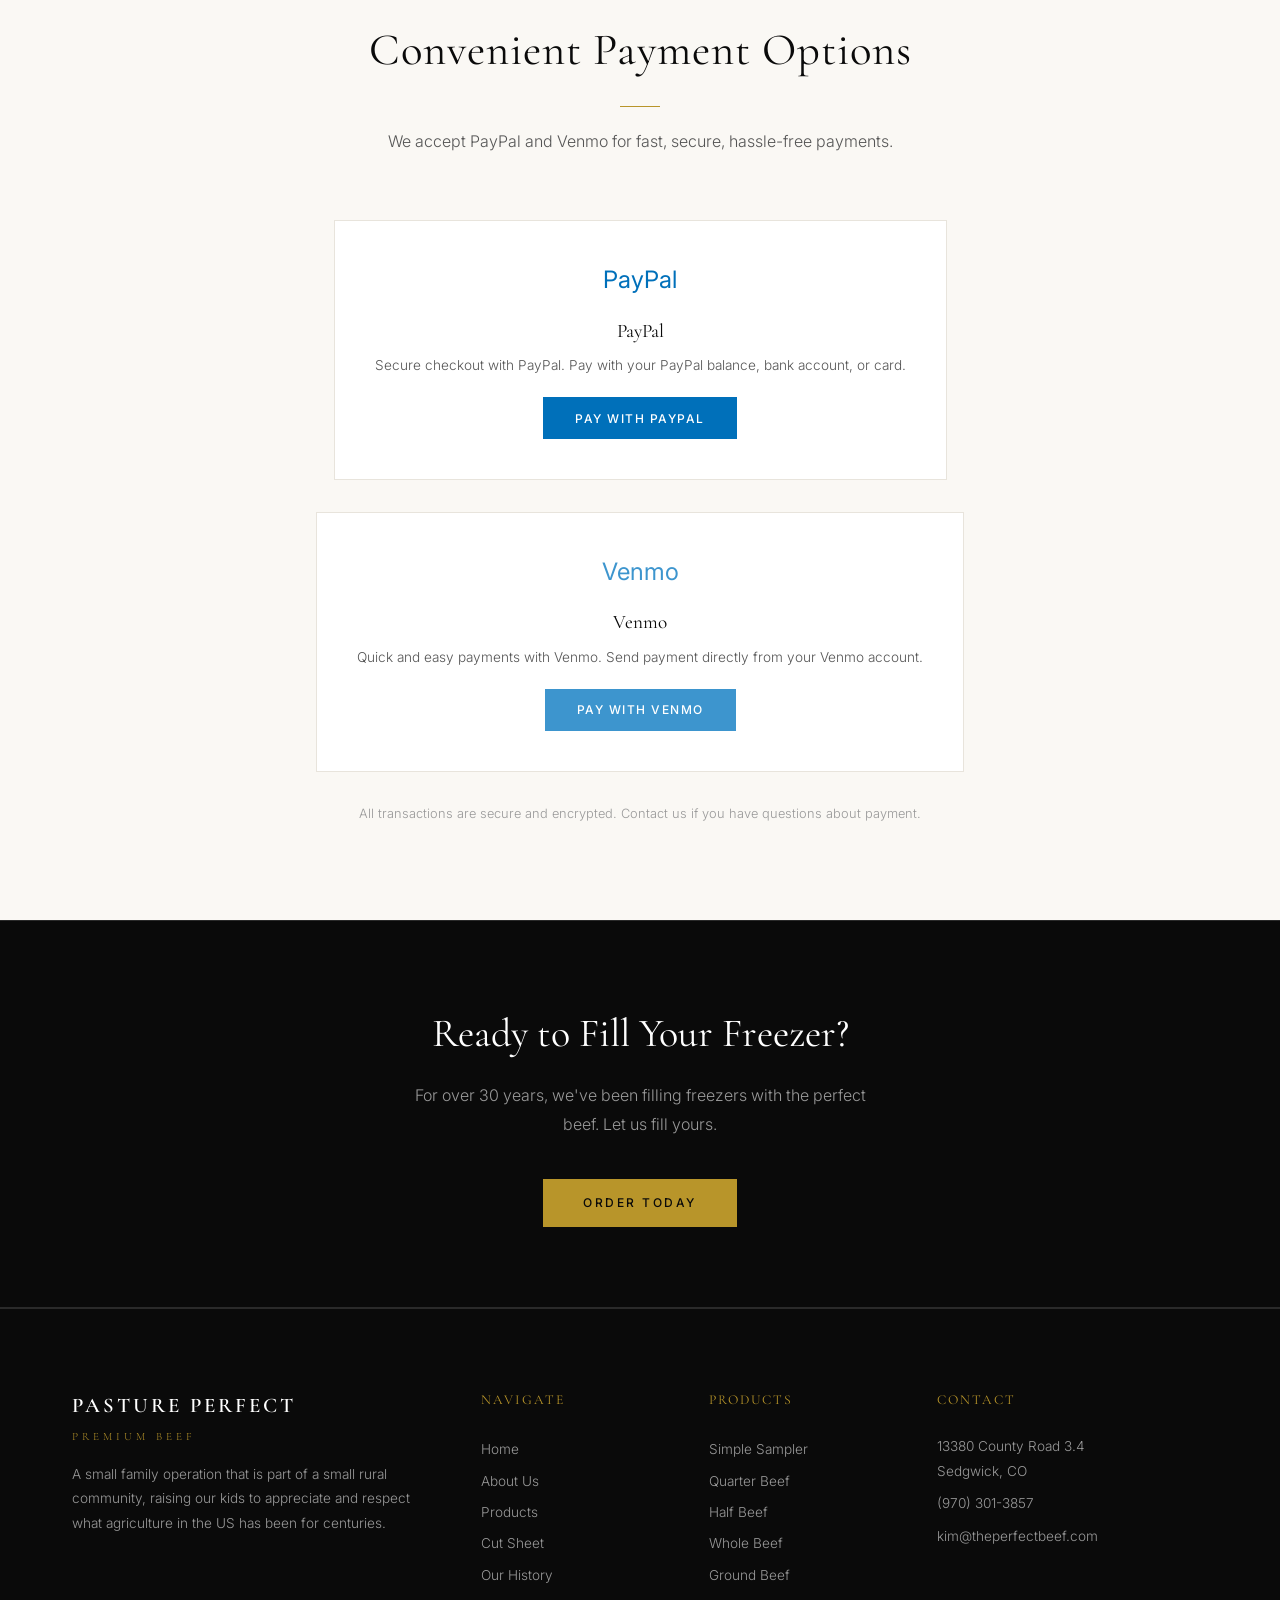
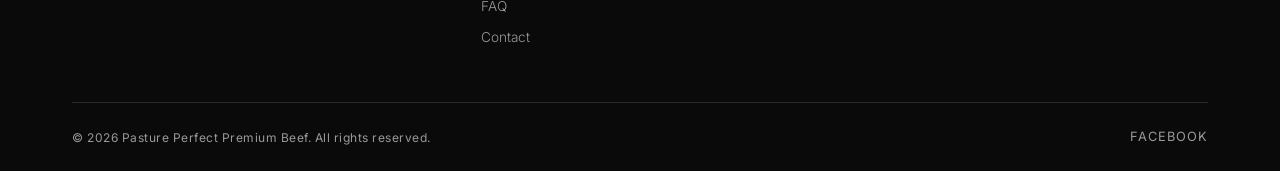
==== commit 7de10035: "Add beef cut sheet page with email form, remove grass-finished references - Created cutsheet.html wi" ====
--- a/index.html
+++ b/index.html
@@ -24,6 +24,7 @@
         <a href="index.html" class="active">Home</a>
         <a href="pages/about.html">About</a>
         <a href="pages/products.html">Products</a>
+        <a href="pages/cutsheet.html">Cut Sheet</a>
         <a href="pages/history.html">Our History</a>
         <a href="pages/faq.html">FAQ</a>
         <a href="pages/contact.html">Contact</a>
@@ -275,6 +276,7 @@
           <a href="index.html">Home</a>
           <a href="pages/about.html">About Us</a>
           <a href="pages/products.html">Products</a>
+          <a href="pages/cutsheet.html">Cut Sheet</a>
           <a href="pages/history.html">Our History</a>
           <a href="pages/faq.html">FAQ</a>
           <a href="pages/contact.html">Contact</a>
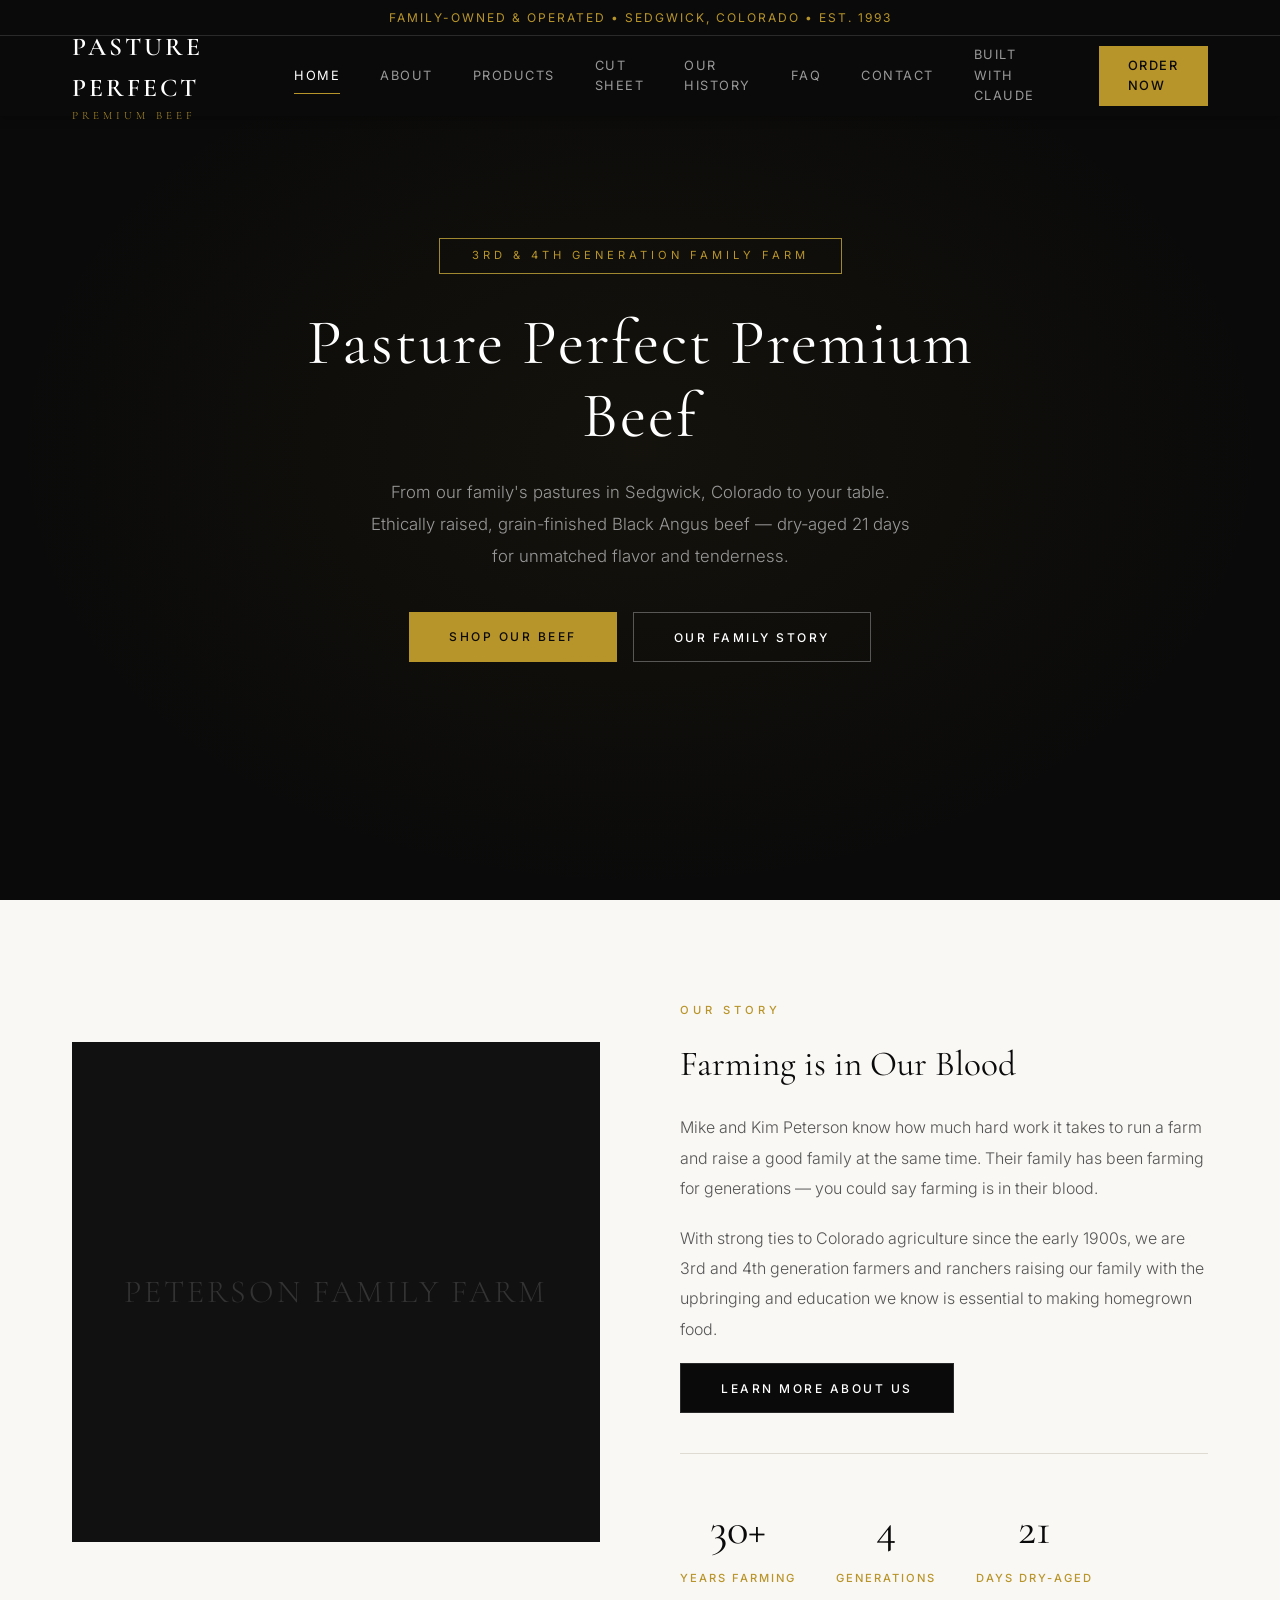
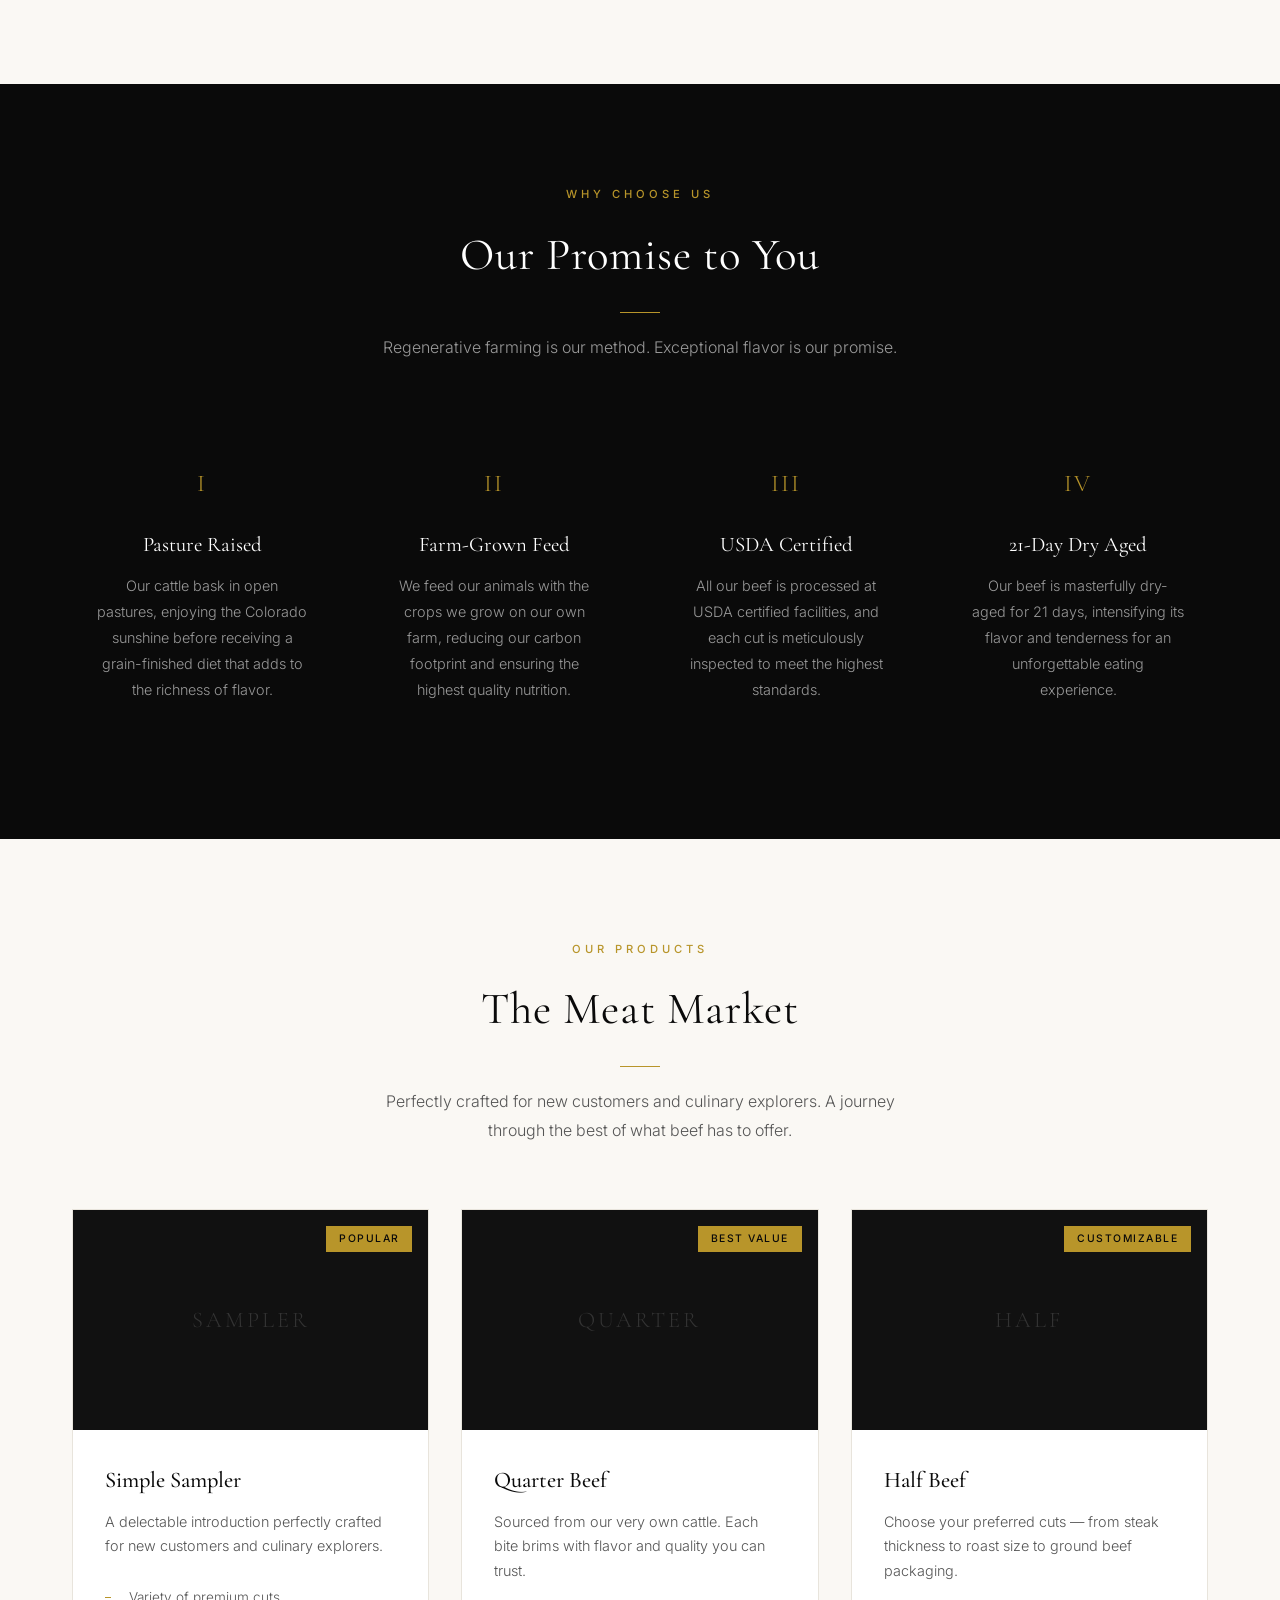
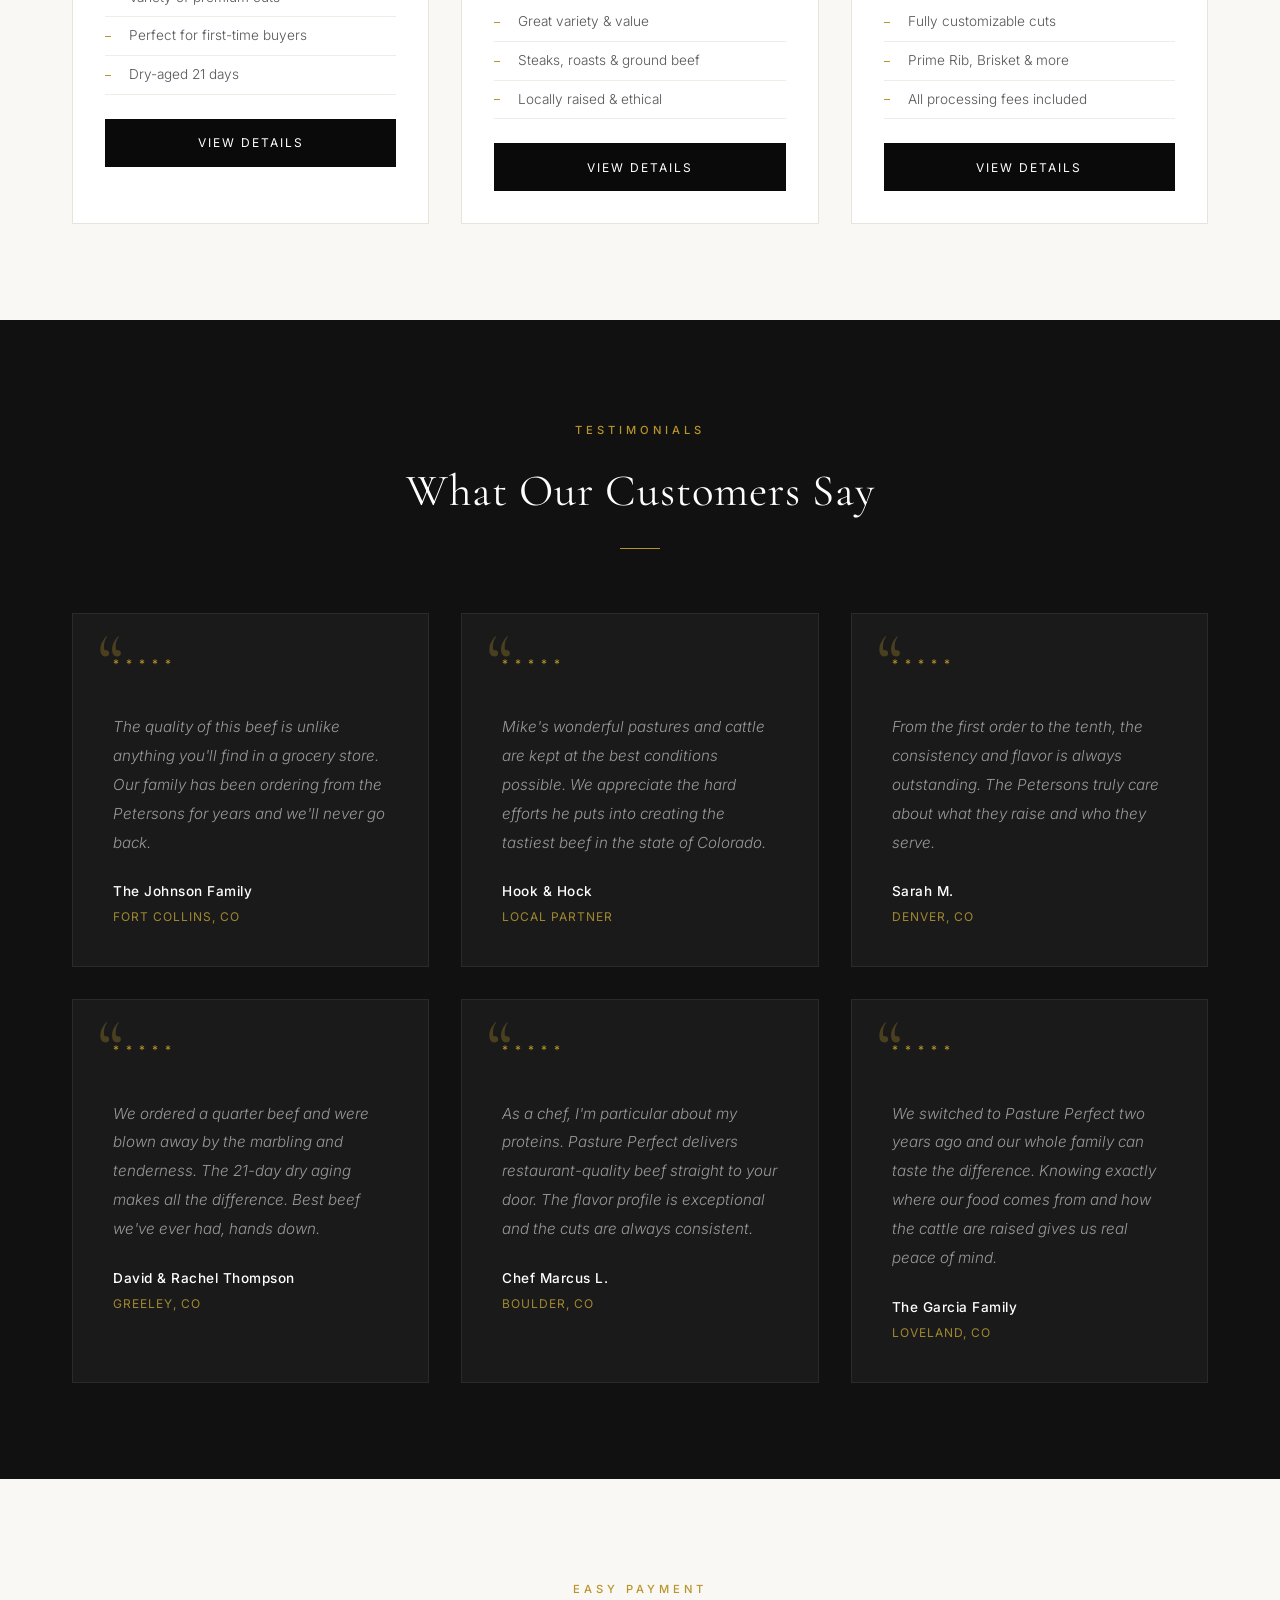
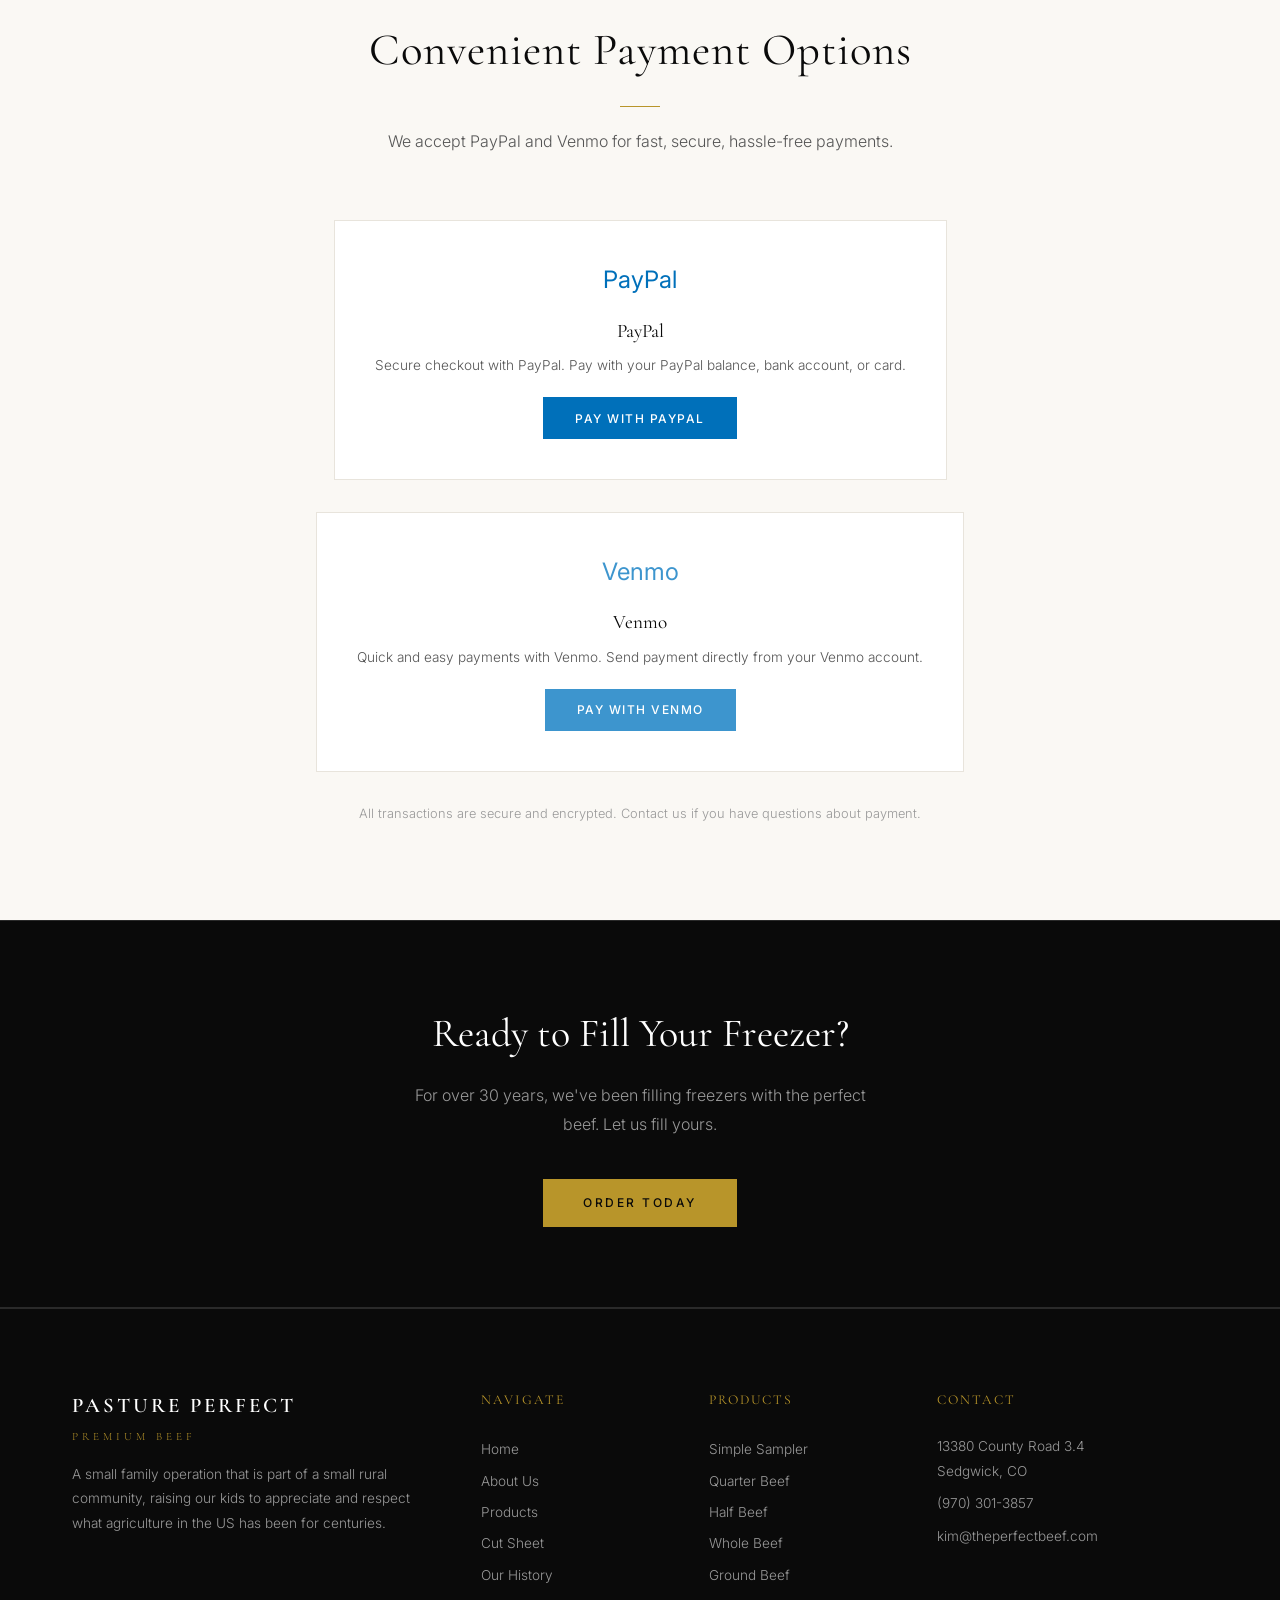
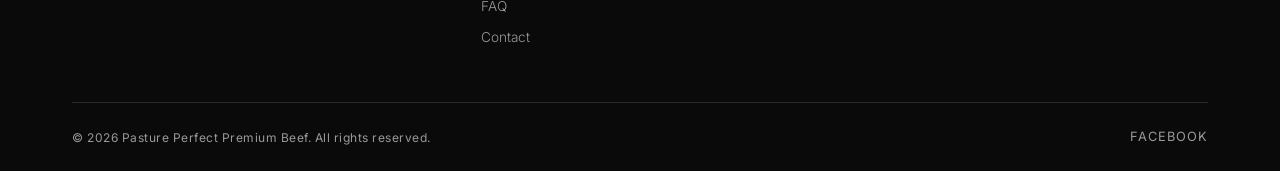
==== commit 7a5658f7: "Add 'Built with Claude' link to navigation bar on all pages https://claude.ai/code/session_01S1geazE" ====
--- a/index.html
+++ b/index.html
@@ -28,6 +28,7 @@
         <a href="pages/history.html">Our History</a>
         <a href="pages/faq.html">FAQ</a>
         <a href="pages/contact.html">Contact</a>
+        <a href="pages/built-with-claude.html">Built with Claude</a>
         <a href="pages/products.html" class="nav-cta">Order Now</a>
       </div>
       <div class="hamburger" id="hamburger" onclick="toggleMenu()">
